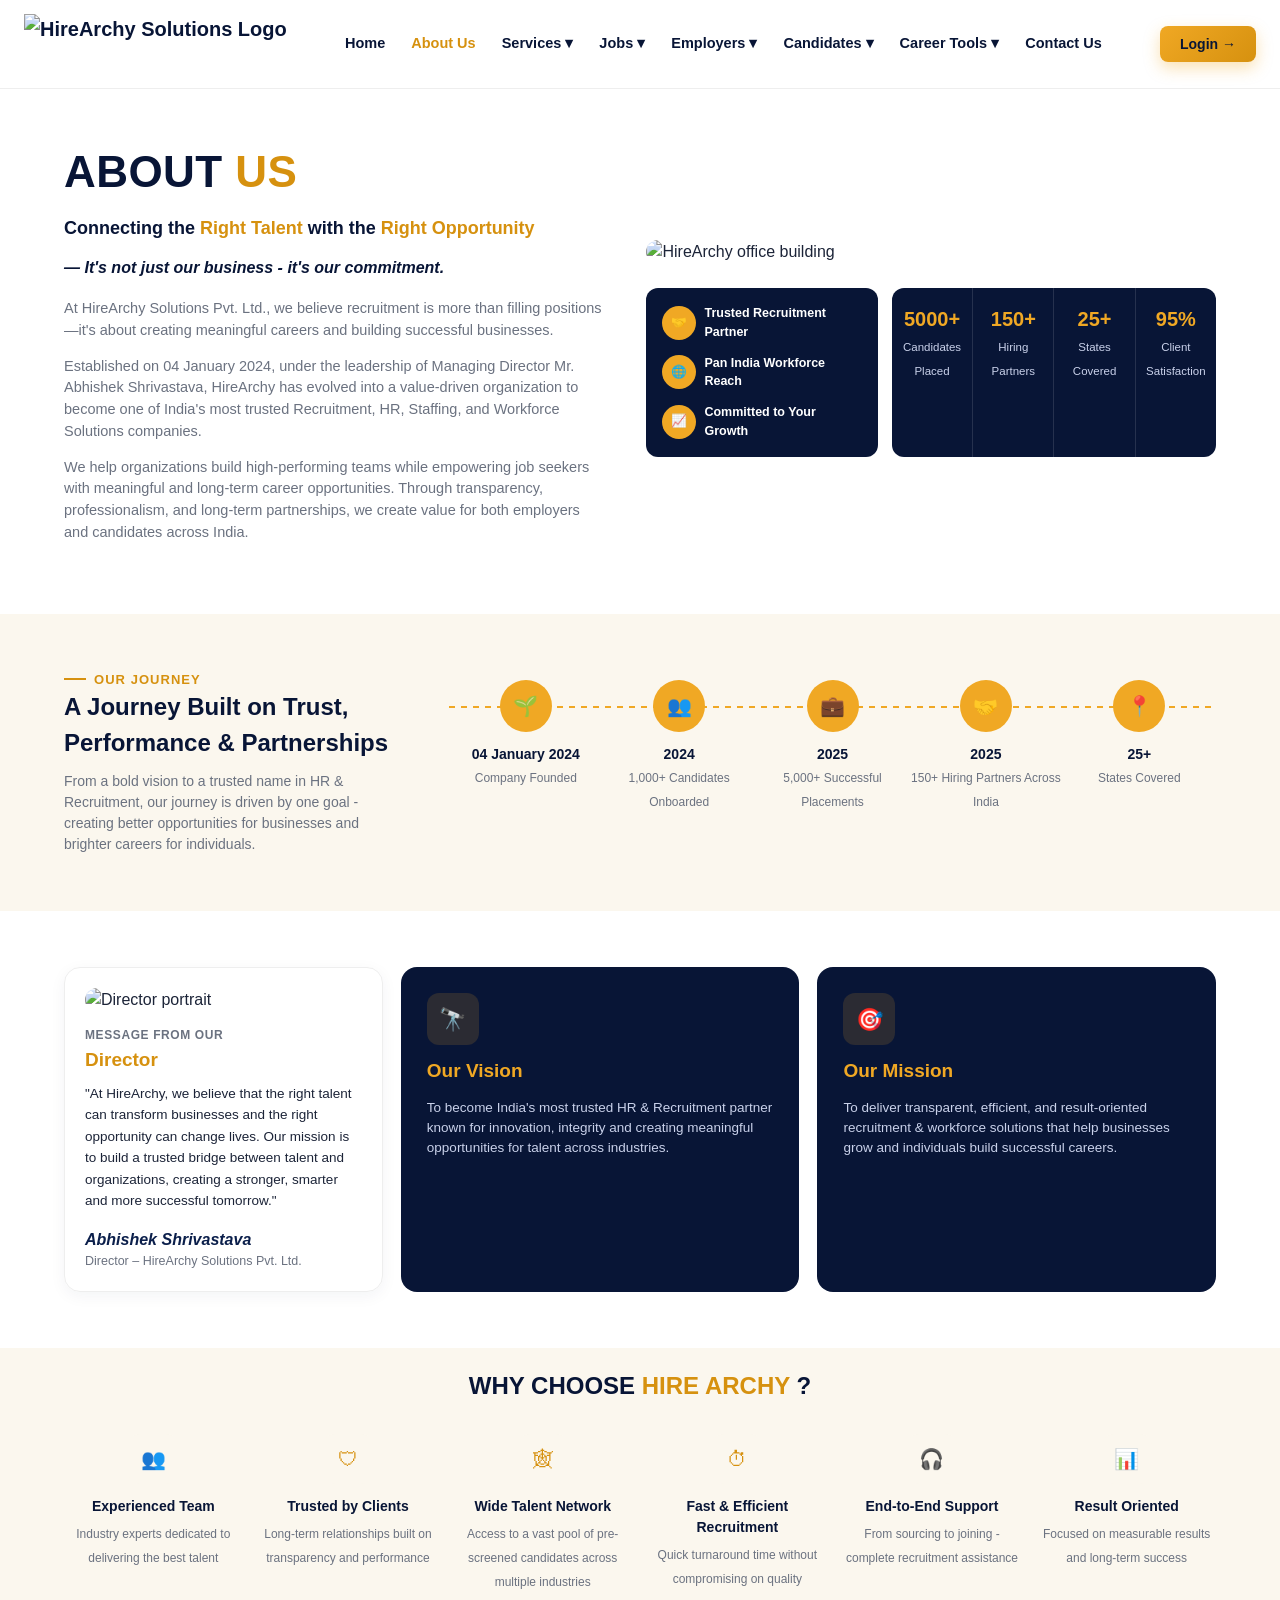
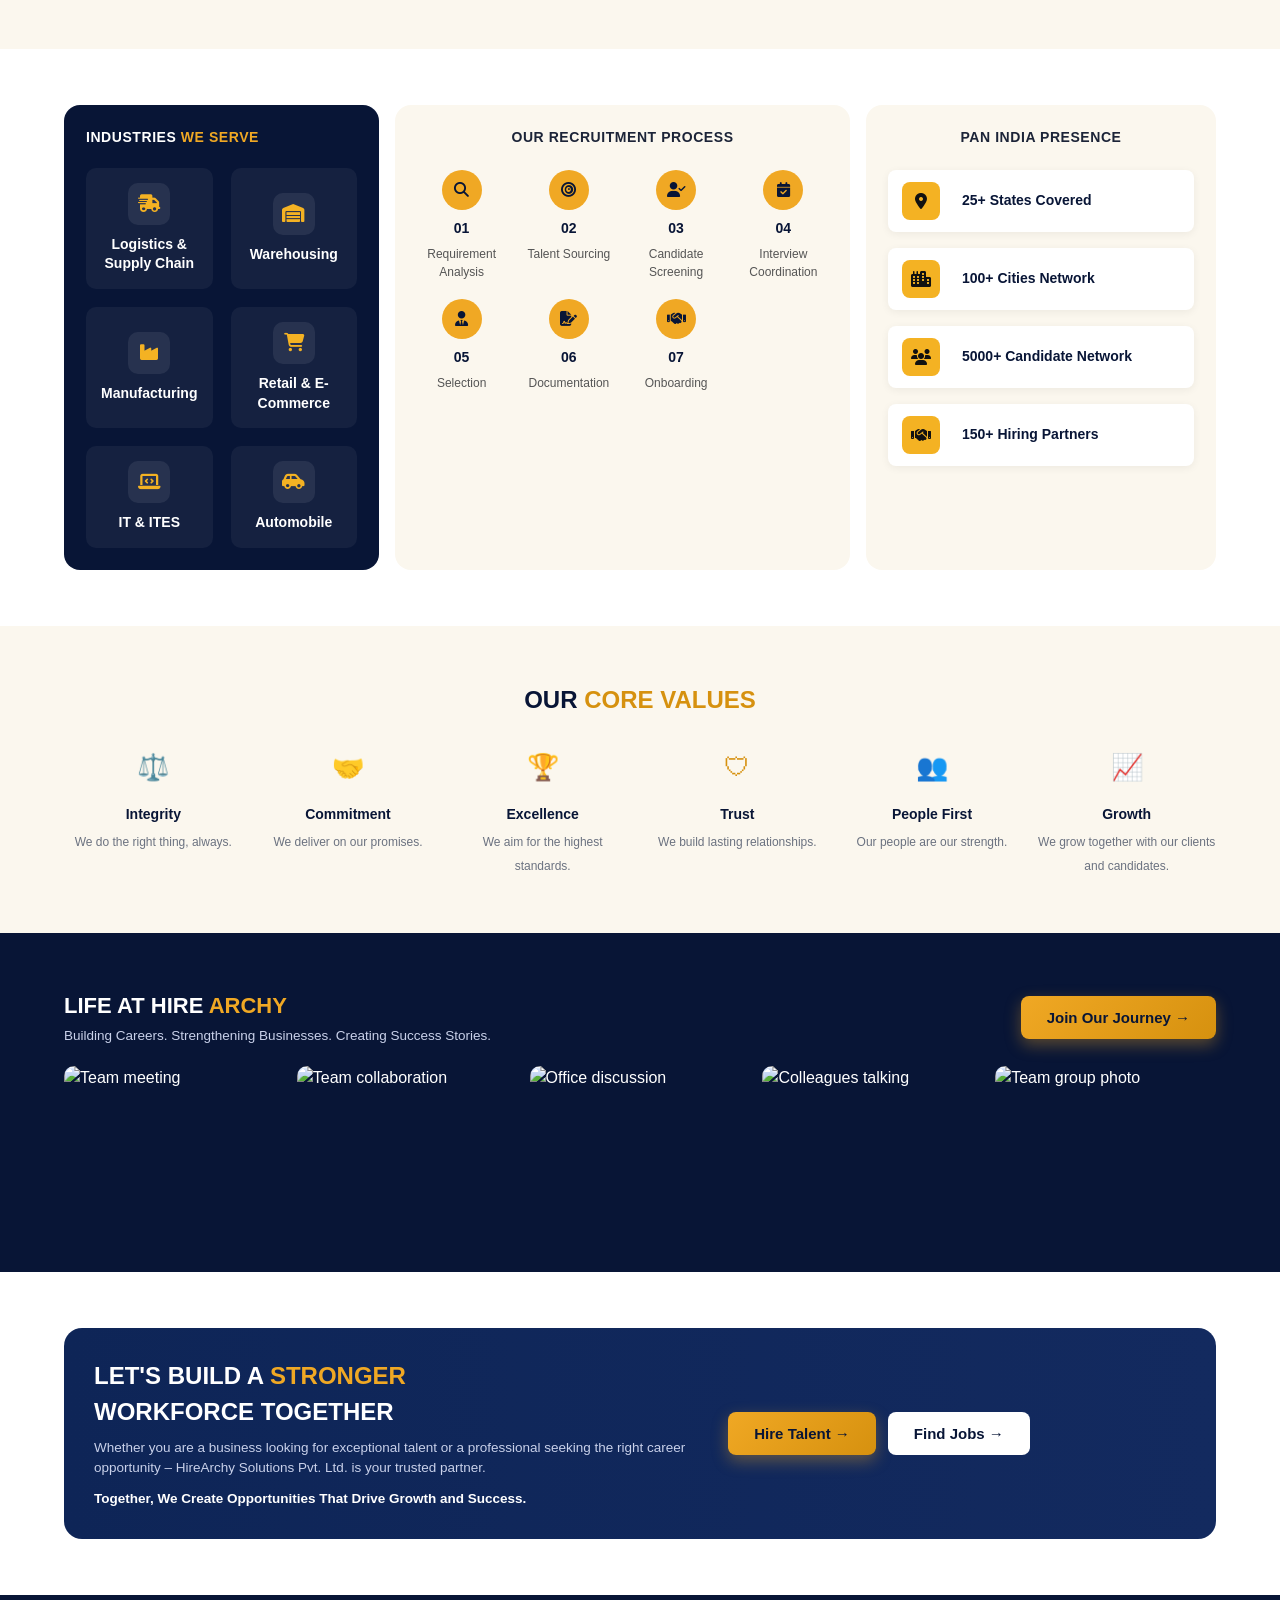
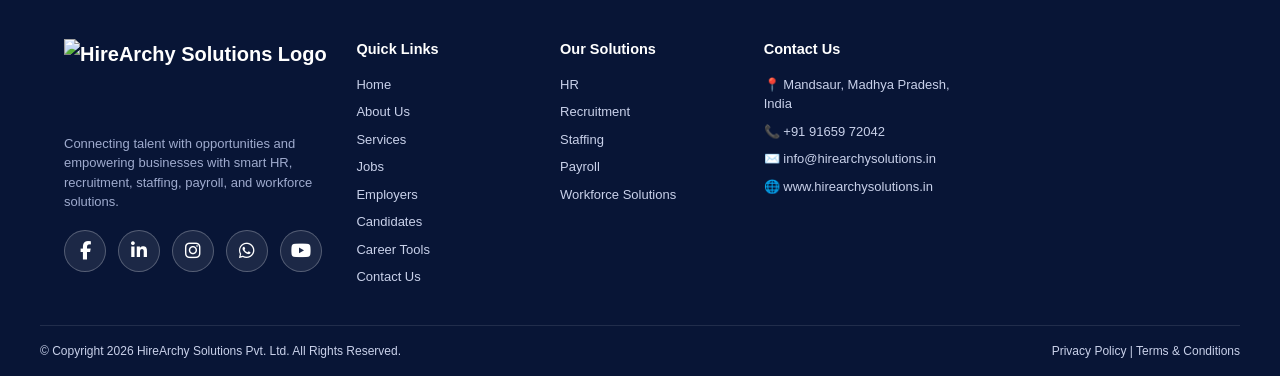
==== about.html @ 1012f0f0 "Add files via upload" ====
<!DOCTYPE html>
<html lang="en">
<head>
<meta charset="UTF-8">
<meta name="viewport" content="width=device-width, initial-scale=1.0">
<title>About Us | HireArchy Solutions Pvt. Ltd.</title>
<link rel="stylesheet" href="https://cdnjs.cloudflare.com/ajax/libs/font-awesome/6.7.2/css/all.min.css">
<link rel="stylesheet" href="https://cdnjs.cloudflare.com/ajax/libs/font-awesome/6.7.2/css/all.min.css">
<style>
  :root{
    --navy:#0b1f4b;
    --navy-dark:#081536;
    --gold:#f0a824;
    --gold-dark:#d6910f;
    --cream:#fbf7ee;
    --ink:#1c2438;
    --muted:#6b7280;
    --white:#ffffff;
    --radius:14px;
  }
  *{box-sizing:border-box;margin:0;padding:0;}
  body{font-family:'Segoe UI', Arial, sans-serif;color:var(--ink);background:var(--white);line-height:1.5;}
  img{max-width:100%;display:block;}
  a{text-decoration:none;color:inherit;}
  ul{list-style:none;}
  .wrap{max-width:1200px;margin:0 auto;padding:0 24px;}
  .btn{display:inline-flex;align-items:center;gap:8px;padding:13px 26px;border-radius:8px;font-weight:600;font-size:15px;border:none;cursor:pointer;transition:transform .15s ease;}
  .btn:hover{transform:translateY(-2px);}
  .btn-gold{background:linear-gradient(135deg,var(--gold),var(--gold-dark));color:var(--navy-dark);box-shadow:0 6px 16px rgba(240,168,36,.35);}
  .btn-outline{background:transparent;border:1.5px solid rgba(255,255,255,.6);color:#fff;}
  .btn-navy{background:var(--navy);color:#fff;}
  .btn-white{background:#fff;color:var(--navy-dark);}
  .eyebrow{color:var(--gold-dark);font-weight:700;letter-spacing:.08em;font-size:13px;text-transform:uppercase;display:flex;align-items:center;gap:8px;}
  .eyebrow::before{content:"";width:22px;height:2px;background:var(--gold-dark);display:inline-block;}
  h1,h2,h3{color:var(--navy-dark);}
  section{padding:56px 0;}

  /* Header */
  header{display:flex;align-items:center;justify-content:space-between;padding:14px 24px;border-bottom:1px solid #eee;position:sticky;top:0;background:#fff;z-index:50;}
  .logo{display:flex;align-items:center;gap:10px;font-weight:800;font-size:20px;color:var(--navy-dark);}
  .logo .mark{width:44px;height:44px;border-radius:10px;background:linear-gradient(135deg,var(--gold),var(--navy));display:flex;align-items:center;justify-content:center;color:#fff;font-size:18px;}
  .logo small{display:block;font-size:10px;font-weight:500;color:var(--muted);letter-spacing:.03em;}
  nav ul{display:flex;gap:26px;align-items:center;font-size:14.5px;font-weight:600;color:var(--navy-dark);}
  nav a.active{color:var(--gold-dark);}
  header .btn-gold{padding:10px 20px;font-size:14px;}

  /* HERO ABOUT */
  .about-hero{padding-top:50px;}
  .about-hero-grid{display:grid;grid-template-columns:1fr 1.05fr;gap:40px;align-items:center;}
  .about-hero h1{font-size:44px;font-weight:800;letter-spacing:.01em;}
  .about-hero h1 span{color:var(--gold-dark);}
  .about-hero .tagline{color:var(--navy-dark);font-style:italic;margin:14px 0 18px;font-weight:600;}
  .about-hero p{color:var(--muted);font-size:14.5px;margin-bottom:14px;}
  .about-hero-img{position:relative;border-radius:16px;overflow:hidden;}
  .badges-row{display:grid;grid-template-columns:1fr 1.4fr;gap:14px;margin-top:24px;}
  .badge-navy{background:var(--navy-dark);border-radius:12px;padding:16px;display:flex;gap:16px;color:#fff;}
  .badge-item{display:flex;gap:8px;align-items:center;font-size:12.5px;font-weight:600;}
  .badge-item .ic{width:34px;height:34px;border-radius:50%;background:var(--gold);color:var(--navy-dark);display:flex;align-items:center;justify-content:center;flex:none;}
  .stat-strip{background:var(--navy-dark);border-radius:12px;display:flex;color:#fff;}
  .stat-strip .stat{flex:1;text-align:center;padding:16px 8px;border-right:1px solid rgba(255,255,255,.12);}
  .stat-strip .stat:last-child{border-right:none;}
  .stat-strip strong{display:block;color:var(--gold);font-size:20px;}
  .stat-strip span{font-size:11.5px;color:#c9d1ea;}

  /* JOURNEY */
  .journey-grid{display:grid;grid-template-columns:.9fr 2fr;gap:40px;align-items:start;}
  .journey-grid p{color:var(--muted);font-size:14px;margin-top:10px;}
  .timeline{display:flex;justify-content:space-between;position:relative;margin-top:10px;}
  .timeline::before{content:"";position:absolute;top:26px;left:0;right:0;height:2px;background:repeating-linear-gradient(90deg,var(--gold) 0 6px,transparent 6px 12px);}
  .tl-item{text-align:center;flex:1;position:relative;z-index:1;}
  .tl-item .circle{width:52px;height:52px;border-radius:50%;background:var(--gold);color:var(--navy-dark);display:flex;align-items:center;justify-content:center;margin:0 auto 12px;font-size:20px;}
  .tl-item strong{display:block;font-size:14px;color:var(--navy-dark);}
  .tl-item span{font-size:12px;color:var(--muted);}

  /* Director + Vision Mission */
  .director-grid{display:grid;grid-template-columns:.8fr 1fr 1fr;gap:18px;}
  .director-card{border:1px solid #eee;border-radius:16px;padding:20px;box-shadow:0 4px 16px rgba(20,30,70,.05);}
  .director-card img{border-radius:12px;margin-bottom:14px;}
  .director-card h4{font-size:12px;letter-spacing:.05em;text-transform:uppercase;color:var(--muted);margin-bottom:2px;}
  .director-card h3{font-size:19px;margin-bottom:8px;}
  .director-card .quote{font-size:13.5px;color:var(--ink);margin-bottom:16px;line-height:1.6;}
  .director-card .sig{font-style:italic;color:var(--navy);font-weight:700;}
  .director-card .role{font-size:12.5px;color:var(--muted);}
  .vm-card{border-radius:16px;padding:26px;color:#fff;background:var(--navy-dark);display:flex;flex-direction:column;gap:12px;}
  .vm-card .ic{width:52px;height:52px;border-radius:12px;background:rgba(240,168,36,.15);color:var(--gold);display:flex;align-items:center;justify-content:center;font-size:22px;}
  .vm-card h3{color:var(--gold);font-size:19px;}
  .vm-card p{font-size:13.5px;color:#c9d1ea;}

  /* Why choose */
  .why-grid{display:grid;grid-template-columns:repeat(6,1fr);gap:16px;margin-top:30px;text-align:center;}
  .why-item .ic{width:50px;height:50px;border-radius:12px;background:var(--cream);color:var(--gold-dark);display:flex;align-items:center;justify-content:center;margin:0 auto 12px;font-size:20px;}
  .why-item strong{display:block;font-size:14px;color:var(--navy-dark);margin-bottom:4px;}
  .why-item span{font-size:12px;color:var(--muted);}
  .center-head{text-align:center;margin-bottom:6px;}
  .center-head h2{font-size:24px;}
  .center-head h2 span{color:var(--gold-dark);}

  /* Industries / Process / Pan India */
  .triple-grid{display:grid;grid-template-columns:.9fr 1.3fr 1fr;gap:16px;}
  .panel{border-radius:16px;padding:22px;}
  .panel.navy{background:var(--navy-dark);color:#fff;}
  .panel.light{background:var(--cream);}
  .panel h4{font-size:14px;text-transform:uppercase;letter-spacing:.04em;margin-bottom:16px;}
  .panel.navy h4 span{color:var(--gold);}
  .panel.light h4{text-align:center;}
  .ind-grid{display:grid;grid-template-columns:1fr 1fr;gap:12px;}
  .ind-item{text-align:center;font-size:11.5px;font-weight:600;}
  .ind-item .ic{width:38px;height:38px;border-radius:10px;background:rgba(255,255,255,.08);color:var(--gold);display:flex;align-items:center;justify-content:center;margin:0 auto 8px;font-size:16px;}
  .proc-row{display:flex;justify-content:space-between;gap:6px;text-align:center;}
  .proc-item{flex:1;}
  .proc-item .circle{width:40px;height:40px;border-radius:50%;background:var(--gold);color:var(--navy-dark);display:flex;align-items:center;justify-content:center;margin:0 auto 8px;font-size:15px;}
  .proc-item strong{display:block;font-size:11px;color:var(--navy-dark);}
  .proc-item span{font-size:10px;color:var(--muted);}
  .india-stats{margin-top:14px;display:flex;flex-direction:column;gap:10px;}
  .india-stats .row{display:flex;align-items:center;gap:10px;font-size:12.5px;color:var(--navy-dark);font-weight:600;}
  .india-stats .row .ic{color:var(--gold-dark);}

  /* Core values */
  .values-grid{display:grid;grid-template-columns:repeat(6,1fr);gap:16px;margin-top:30px;text-align:center;}
  .values-grid .ic{width:44px;height:44px;margin:0 auto 12px;color:var(--gold-dark);font-size:26px;}
  .values-grid strong{display:block;font-size:14px;color:var(--navy-dark);margin-bottom:4px;}
  .values-grid span{font-size:12px;color:var(--muted);}

  /* Life at HireArchy */
  .life-section{background:var(--navy-dark);color:#fff;}
  .life-head{display:flex;justify-content:space-between;align-items:center;margin-bottom:20px;}
  .life-head h2{color:#fff;font-size:22px;}
  .life-head h2 span{color:var(--gold);}
  .life-head p{color:#c9d1ea;font-size:13.5px;margin-top:4px;}
  .gallery{display:grid;grid-template-columns:repeat(5,1fr);gap:12px;}
  .gallery img{border-radius:10px;height:150px;object-fit:cover;}

  /* Final CTA */
  .final-cta{background:var(--navy-dark);border-radius:0;color:#fff;}
  .final-grid{display:grid;grid-template-columns:1.2fr .9fr;gap:24px;align-items:center;background:linear-gradient(90deg,#0e2557,#132a5f);border-radius:18px;padding:30px;}
  .final-grid h2{color:#fff;font-size:24px;}
  .final-grid h2 span{color:var(--gold);}
  .final-grid p{color:#c9d1ea;font-size:13.5px;margin-top:8px;}
  .final-actions{display:flex;gap:12px;flex-wrap:wrap;}

  /* Footer */
  footer{background:var(--navy-dark);color:#c9d1ea;padding-top:44px;}
  .footer-grid{display:grid;grid-template-columns:1.5fr 1fr 1fr 1.2fr 1.2fr;gap:26px;padding-bottom:30px;border-bottom:1px solid rgba(255,255,255,.1);}
  .footer-grid h5{color:#fff;font-size:14.5px;margin-bottom:14px;}
  .footer-grid li{margin-bottom:8px;font-size:13px;}
  .footer-grid .logo{color:#fff;margin-bottom:10px;}
  .socials{display:flex;gap:10px;margin-top:14px;}
  .socials a{width:32px;height:32px;border-radius:50%;border:1px solid rgba(255,255,255,.25);display:flex;align-items:center;justify-content:center;font-size:12px;}
  .subscribe{display:flex;margin-top:8px;}
  .subscribe input{flex:1;padding:10px 12px;border:none;border-radius:6px 0 0 6px;font-size:13px;}
  .subscribe button{background:var(--gold);border:none;padding:0 14px;border-radius:0 6px 6px 0;color:var(--navy-dark);font-weight:700;cursor:pointer;}
  .bottom-bar{display:flex;justify-content:space-between;padding:16px 0;font-size:12px;flex-wrap:wrap;gap:10px;}

  @media(max-width:1000px){
    .about-hero-grid,.journey-grid,.triple-grid,.final-grid{grid-template-columns:1fr;}
    .director-grid,.why-grid,.values-grid{grid-template-columns:repeat(2,1fr);}
    .footer-grid{grid-template-columns:1fr 1fr;}
    .gallery{grid-template-columns:repeat(2,1fr);}
    nav{display:none;}
    .timeline::before{display:none;}
    .timeline{flex-direction:column;gap:16px;}
  }
</style>
</head>
<body>

<!-- HEADER -->
<style>
  .logo-img{
    height:60px;
    width:auto;
    display:block;
}
 </style>
<header>
  <div class="logo">
   
    <div>
  <img src="logo.jpeg" alt="HireArchy Solutions Logo" class="logo-img">
</div>
  </div>
  <nav>
    <ul>
      <li><a href="index.html">Home</a></li>
      <li><a class="active" href="about.html">About Us</a></li>
      <li>Services ▾</li><li>Jobs ▾</li>
      <li>Employers ▾</li><li>Candidates ▾</li><li>Career Tools ▾</li><li>Contact Us</li>
    </ul>
  </nav>
  <button class="btn btn-gold">Login →</button>
</header>

<!-- ABOUT HERO -->
<section class="about-hero">
  <div class="wrap about-hero-grid">
    <div>
      <h1>ABOUT <span>US</span></h1>
      <h3 style="font-size:18px;margin-top:10px;">Connecting the <span style="color:var(--gold-dark)">Right Talent</span> with the <span style="color:var(--gold-dark)">Right Opportunity</span></h3>
      <div class="tagline">— It's not just our business - it's our commitment.</div>
      <p>At HireArchy Solutions Pvt. Ltd., we believe recruitment is more than filling positions—it's about creating meaningful careers and building successful businesses.</p>
      <p>Established on 04 January 2024, under the leadership of Managing Director Mr. Abhishek Shrivastava, HireArchy has evolved into a value-driven organization to become one of India's most trusted Recruitment, HR, Staffing, and Workforce Solutions companies.</p>
      <p>We help organizations build high-performing teams while empowering job seekers with meaningful and long-term career opportunities. Through transparency, professionalism, and long-term partnerships, we create value for both employers and candidates across India.</p>
    </div>
    <div>
      <div class="about-hero-img">
        <img src="https://images.unsplash.com/photo-1486406146926-c627a92ad1ab?auto=format&fit=crop&w=900&q=80" alt="HireArchy office building">
      </div>
      <div class="badges-row">
        <div class="badge-navy" style="flex-direction:column;align-items:flex-start;gap:12px;">
          <div class="badge-item"><div class="ic">🤝</div>Trusted Recruitment Partner</div>
          <div class="badge-item"><div class="ic">🌐</div>Pan India Workforce Reach</div>
          <div class="badge-item"><div class="ic">📈</div>Committed to Your Growth</div>
        </div>
        <div class="stat-strip">
          <div class="stat"><strong>5000+</strong><span>Candidates Placed</span></div>
          <div class="stat"><strong>150+</strong><span>Hiring Partners</span></div>
          <div class="stat"><strong>25+</strong><span>States Covered</span></div>
          <div class="stat"><strong>95%</strong><span>Client Satisfaction</span></div>
        </div>
      </div>
    </div>
  </div>
</section>

<!-- OUR JOURNEY -->
<section style="background:var(--cream);">
  <div class="wrap journey-grid">
    <div>
      <div class="eyebrow">Our Journey</div>
      <h2 style="font-size:24px;">A Journey Built on Trust, Performance &amp; Partnerships</h2>
      <p>From a bold vision to a trusted name in HR &amp; Recruitment, our journey is driven by one goal - creating better opportunities for businesses and brighter careers for individuals.</p>
    </div>
    <div>
      <div class="timeline">
        <div class="tl-item"><div class="circle">🌱</div><strong>04 January 2024</strong><span>Company Founded</span></div>
        <div class="tl-item"><div class="circle">👥</div><strong>2024</strong><span>1,000+ Candidates Onboarded</span></div>
        <div class="tl-item"><div class="circle">💼</div><strong>2025</strong><span>5,000+ Successful Placements</span></div>
        <div class="tl-item"><div class="circle">🤝</div><strong>2025</strong><span>150+ Hiring Partners Across India</span></div>
        <div class="tl-item"><div class="circle">📍</div><strong>25+</strong><span>States Covered</span></div>
      </div>
    </div>
  </div>
</section>

<!-- DIRECTOR + VISION/MISSION -->
<section>
  <div class="wrap director-grid">
    <div class="director-card">
      <img src="https://images.unsplash.com/photo-1560250097-0b93528c311a?auto=format&fit=crop&w=400&q=80" alt="Director portrait">
      <h4>Message From Our</h4>
      <h3 style="color:var(--gold-dark);">Director</h3>
      <p class="quote">"At HireArchy, we believe that the right talent can transform businesses and the right opportunity can change lives. Our mission is to build a trusted bridge between talent and organizations, creating a stronger, smarter and more successful tomorrow."</p>
      <div class="sig">Abhishek Shrivastava</div>
      <div class="role">Director – HireArchy Solutions Pvt. Ltd.</div>
    </div>
    <div class="vm-card">
      <div class="ic">🔭</div>
      <h3>Our Vision</h3>
      <p>To become India's most trusted HR &amp; Recruitment partner known for innovation, integrity and creating meaningful opportunities for talent across industries.</p>
    </div>
    <div class="vm-card">
      <div class="ic">🎯</div>
      <h3>Our Mission</h3>
      <p>To deliver transparent, efficient, and result-oriented recruitment &amp; workforce solutions that help businesses grow and individuals build successful careers.</p>
    </div>
  </div>
</section>

<!-- WHY CHOOSE -->
<section style="background:var(--cream);padding-top:20px;">
  <div class="wrap">
    <div class="center-head"><h2>WHY CHOOSE <span>HIRE ARCHY</span> ?</h2></div>
    <div class="why-grid">
      <div class="why-item"><div class="ic">👥</div><strong>Experienced Team</strong><span>Industry experts dedicated to delivering the best talent</span></div>
      <div class="why-item"><div class="ic">🛡</div><strong>Trusted by Clients</strong><span>Long-term relationships built on transparency and performance</span></div>
      <div class="why-item"><div class="ic">🕸</div><strong>Wide Talent Network</strong><span>Access to a vast pool of pre-screened candidates across multiple industries</span></div>
      <div class="why-item"><div class="ic">⏱</div><strong>Fast &amp; Efficient Recruitment</strong><span>Quick turnaround time without compromising on quality</span></div>
      <div class="why-item"><div class="ic">🎧</div><strong>End-to-End Support</strong><span>From sourcing to joining - complete recruitment assistance</span></div>
      <div class="why-item"><div class="ic">📊</div><strong>Result Oriented</strong><span>Focused on measurable results and long-term success</span></div>
    </div>
  </div>
</section>

<!-- INDUSTRIES / PROCESS / PAN INDIA -->
<section>
  <div class="wrap triple-grid">

    <!-- Industries -->
    <div class="panel navy">
      <h4>INDUSTRIES <span>WE SERVE</span></h4>

      <div class="ind-grid">

        <div class="ind-item">
          <div class="ic"><i class="fas fa-truck-fast"></i></div>
          Logistics & Supply Chain
        </div>

        <div class="ind-item">
          <div class="ic"><i class="fas fa-warehouse"></i></div>
          Warehousing
        </div>

        <div class="ind-item">
          <div class="ic"><i class="fas fa-industry"></i></div>
          Manufacturing
        </div>

        <div class="ind-item">
          <div class="ic"><i class="fas fa-cart-shopping"></i></div>
          Retail & E-Commerce
        </div>

        <div class="ind-item">
          <div class="ic"><i class="fas fa-laptop-code"></i></div>
          IT & ITES
        </div>

        <div class="ind-item">
          <div class="ic"><i class="fas fa-car-side"></i></div>
          Automobile
        </div>

       

      </div>
    </div>

    <!-- Recruitment -->
    <div class="panel light">
      <h4>OUR RECRUITMENT PROCESS</h4>

      <div class="proc-row">

        <div class="proc-item">
          <div class="circle"><i class="fas fa-search"></i></div>
          <strong>01</strong>
          <span>Requirement Analysis</span>
        </div>

        <div class="proc-item">
          <div class="circle"><i class="fas fa-bullseye"></i></div>
          <strong>02</strong>
          <span>Talent Sourcing</span>
        </div>

        <div class="proc-item">
          <div class="circle"><i class="fas fa-user-check"></i></div>
          <strong>03</strong>
          <span>Candidate Screening</span>
        </div>

        <div class="proc-item">
          <div class="circle"><i class="fas fa-calendar-check"></i></div>
          <strong>04</strong>
          <span>Interview Coordination</span>
        </div>

        <div class="proc-item">
          <div class="circle"><i class="fas fa-user-tie"></i></div>
          <strong>05</strong>
          <span>Selection</span>
        </div>

        <div class="proc-item">
          <div class="circle"><i class="fas fa-file-signature"></i></div>
          <strong>06</strong>
          <span>Documentation</span>
        </div>

        <div class="proc-item">
          <div class="circle"><i class="fas fa-handshake"></i></div>
          <strong>07</strong>
          <span>Onboarding</span>
        </div>

      </div>
    </div>

    <!-- PAN India -->
    <div class="panel light">
      <h4>PAN INDIA PRESENCE</h4>

      <div class="india-stats">

        <div class="row">
          <span class="ic"><i class="fas fa-location-dot"></i></span>
          25+ States Covered
        </div>

        <div class="row">
          <span class="ic"><i class="fas fa-city"></i></span>
          100+ Cities Network
        </div>

        <div class="row">
          <span class="ic"><i class="fas fa-users"></i></span>
          5000+ Candidate Network
        </div>

        <div class="row">
          <span class="ic"><i class="fas fa-handshake"></i></span>
          150+ Hiring Partners
        </div>

      </div>
    </div>

  </div>
  <style>
    .ind-grid{
display:grid;
grid-template-columns:repeat(2,1fr);
gap:18px;
margin-top:20px;
}

.ind-item{
display:flex;
flex-direction:column;
align-items:center;
justify-content:center;
text-align:center;
padding:15px 10px;
border-radius:10px;
background:rgba(255,255,255,.05);
font-size:14px;
font-weight:600;
line-height:1.4;
}

.ind-item .ic{
width:42px;
height:42px;
border-radius:10px;
background:rgba(255,255,255,.08);
display:flex;
align-items:center;
justify-content:center;
font-size:18px;
color:#F4B223;
margin-bottom:10px;
}

.proc-row{
display:grid;
grid-template-columns:repeat(4,1fr);
gap:18px;
margin-top:22px;
}

.proc-item{
display:flex;
flex-direction:column;
align-items:center;
text-align:center;
}

.circle{
width:46px;
height:46px;
border-radius:50%;
background:#F4B223;
color:#111;
display:flex;
align-items:center;
justify-content:center;
font-size:18px;
margin-bottom:8px;
}

.proc-item strong{
font-size:14px;
margin-bottom:6px;
}

.proc-item span{
font-size:12px;
line-height:1.5;
color:#555;
}

.india-stats{
display:flex;
flex-direction:column;
gap:16px;
margin-top:22px;
}

.india-stats .row{
display:flex;
align-items:center;
padding:12px 14px;
border-radius:8px;
background:#fff;
box-shadow:0 2px 8px rgba(0,0,0,.06);
font-size:14px;
font-weight:600;
}

.india-stats .row .ic{
width:38px;
height:38px;
background:#F4B223;
border-radius:8px;
display:flex;
align-items:center;
justify-content:center;
margin-right:12px;
color:#111;
font-size:16px;
flex-shrink:0;
}

@media(max-width:991px){

.proc-row{
grid-template-columns:repeat(2,1fr);
}

}

@media(max-width:576px){

.ind-grid{
grid-template-columns:1fr;
}

.proc-row{
grid-template-columns:1fr;
}

}
  </style>
</section>

<!-- CORE VALUES -->
<section style="background:var(--cream);">
  <div class="wrap">
    <div class="center-head"><h2>OUR <span>CORE VALUES</span></h2></div>
    <div class="values-grid">
      <div><div class="ic">⚖️</div><strong>Integrity</strong><span>We do the right thing, always.</span></div>
      <div><div class="ic">🤝</div><strong>Commitment</strong><span>We deliver on our promises.</span></div>
      <div><div class="ic">🏆</div><strong>Excellence</strong><span>We aim for the highest standards.</span></div>
      <div><div class="ic">🛡</div><strong>Trust</strong><span>We build lasting relationships.</span></div>
      <div><div class="ic">👥</div><strong>People First</strong><span>Our people are our strength.</span></div>
      <div><div class="ic">📈</div><strong>Growth</strong><span>We grow together with our clients and candidates.</span></div>
    </div>
  </div>
</section>

<!-- LIFE AT HIREARCHY -->
<section class="life-section">
  <div class="wrap">
    <div class="life-head">
      <div>
        <h2>LIFE AT HIRE <span>ARCHY</span></h2>
        <p>Building Careers. Strengthening Businesses. Creating Success Stories.</p>
      </div>
      <button class="btn btn-gold">Join Our Journey →</button>
    </div>
    <div class="gallery">
      <img src="https://images.unsplash.com/photo-1497366811353-6870744d04b2?auto=format&fit=crop&w=300&q=80" alt="Team meeting">
      <img src="https://images.unsplash.com/photo-1521737711867-e3b97375f902?auto=format&fit=crop&w=300&q=80" alt="Team collaboration">
      <img src="https://images.unsplash.com/photo-1556761175-5973dc0f32e7?auto=format&fit=crop&w=300&q=80" alt="Office discussion">
      <img src="https://images.unsplash.com/photo-1600880292203-757bb62b4baf?auto=format&fit=crop&w=300&q=80" alt="Colleagues talking">
      <img src="https://images.unsplash.com/photo-1522071820081-009f0129c71c?auto=format&fit=crop&w=300&q=80" alt="Team group photo">
    </div>
  </div>
</section>

<!-- FINAL CTA -->
<section>
  <div class="wrap">
    <div class="final-grid">
      <div>
        <h2>LET'S BUILD A <span>STRONGER</span><br>WORKFORCE TOGETHER</h2>
        <p>Whether you are a business looking for exceptional talent or a professional seeking the right career opportunity – HireArchy Solutions Pvt. Ltd. is your trusted partner.</p>
        <p style="margin-top:10px;font-weight:700;color:#fff;">Together, We Create Opportunities That Drive Growth and Success.</p>
      </div>
      <div class="final-actions">
        <button class="btn btn-gold">Hire Talent →</button>
        <button class="btn btn-white">Find Jobs →</button>
      
      </div>
    </div>
  </div>
</section>

<!-- FOOTER -->
<footer>
  <div class="wrap footer-grid">
    <div>
      <div class="logo">
        <img src="logo.jpeg" alt="HireArchy Solutions Logo" class="footer-logo">
      </div>

      <p style="font-size:13px;color:#9fabce;">
        Connecting talent with opportunities and empowering businesses with smart HR, recruitment, staffing, payroll, and workforce solutions.
      </p>

      <div class="socials">
        <a href="https://www.facebook.com/" target="_blank">
          <i class="fab fa-facebook-f"></i>
        </a>

        <a href="https://www.linkedin.com/" target="_blank">
          <i class="fab fa-linkedin-in"></i>
        </a>

        <a href="https://www.instagram.com/" target="_blank">
          <i class="fab fa-instagram"></i>
        </a>

        <a href="https://wa.me/919165972042" target="_blank">
          <i class="fab fa-whatsapp"></i>
        </a>

        <a href="https://www.youtube.com/" target="_blank">
          <i class="fab fa-youtube"></i>
        </a>
      </div>
    </div>

    <div>
      <h5>Quick Links</h5>
      <ul>
        <li>Home</li>
        <li>About Us</li>
        <li>Services</li>
        <li>Jobs</li>
        <li>Employers</li>
        <li>Candidates</li>
        <li>Career Tools</li>
        <li>Contact Us</li>
      </ul>
    </div>

    <div>
      <h5>Our Solutions</h5>
      <ul>
        <li>HR</li>
        <li>Recruitment</li>
        <li>Staffing</li>
        <li>Payroll</li>
        <li>Workforce Solutions</li>
      </ul>
    </div>

    <div>
      <h5>Contact Us</h5>
      <ul>
        <li>📍 Mandsaur, Madhya Pradesh, India</li>
        <li>📞 +91 91659 72042</li>
        <li>✉️ info@hirearchysolutions.in</li>
        <li>🌐 www.hirearchysolutions.in</li>
      </ul>
    </div>
  </div>

  <div class="wrap bottom-bar">
    <span>© Copyright 2026 HireArchy Solutions Pvt. Ltd. All Rights Reserved.</span>
    <span>Privacy Policy | Terms &amp; Conditions</span>
  </div>
  <style>
    .footer-logo{
    height:70px;
    width:auto;
    margin-bottom:15px;
}

.socials{
    display:flex;
    gap:12px;
    margin-top:18px;
}

.socials a{
    width:42px;
    height:42px;
    display:flex;
    align-items:center;
    justify-content:center;
    border-radius:50%;
    background:#ffffff15;
    color:#fff;
    text-decoration:none;
    font-size:18px;
    transition:.3s;
}

.socials a:hover{
    background:#caa052;
    color:#fff;
}
  </style>
</footer>
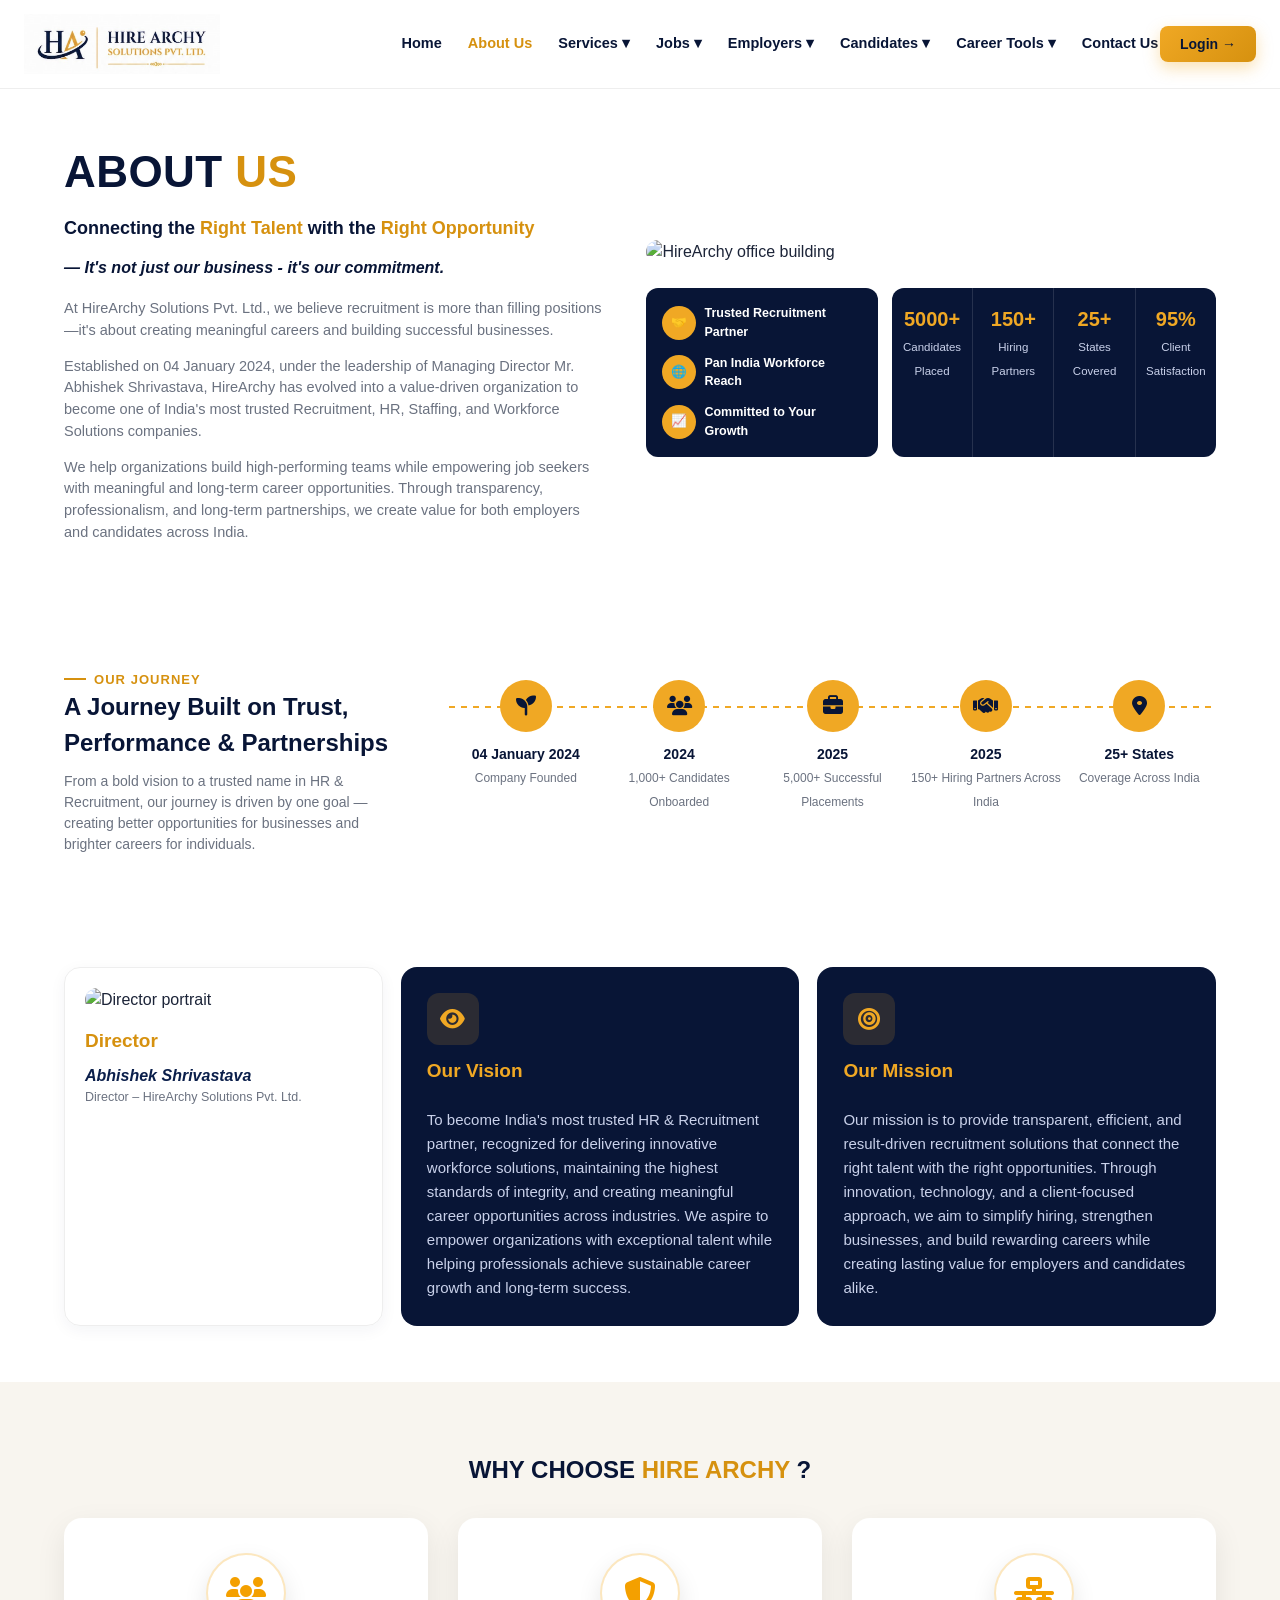
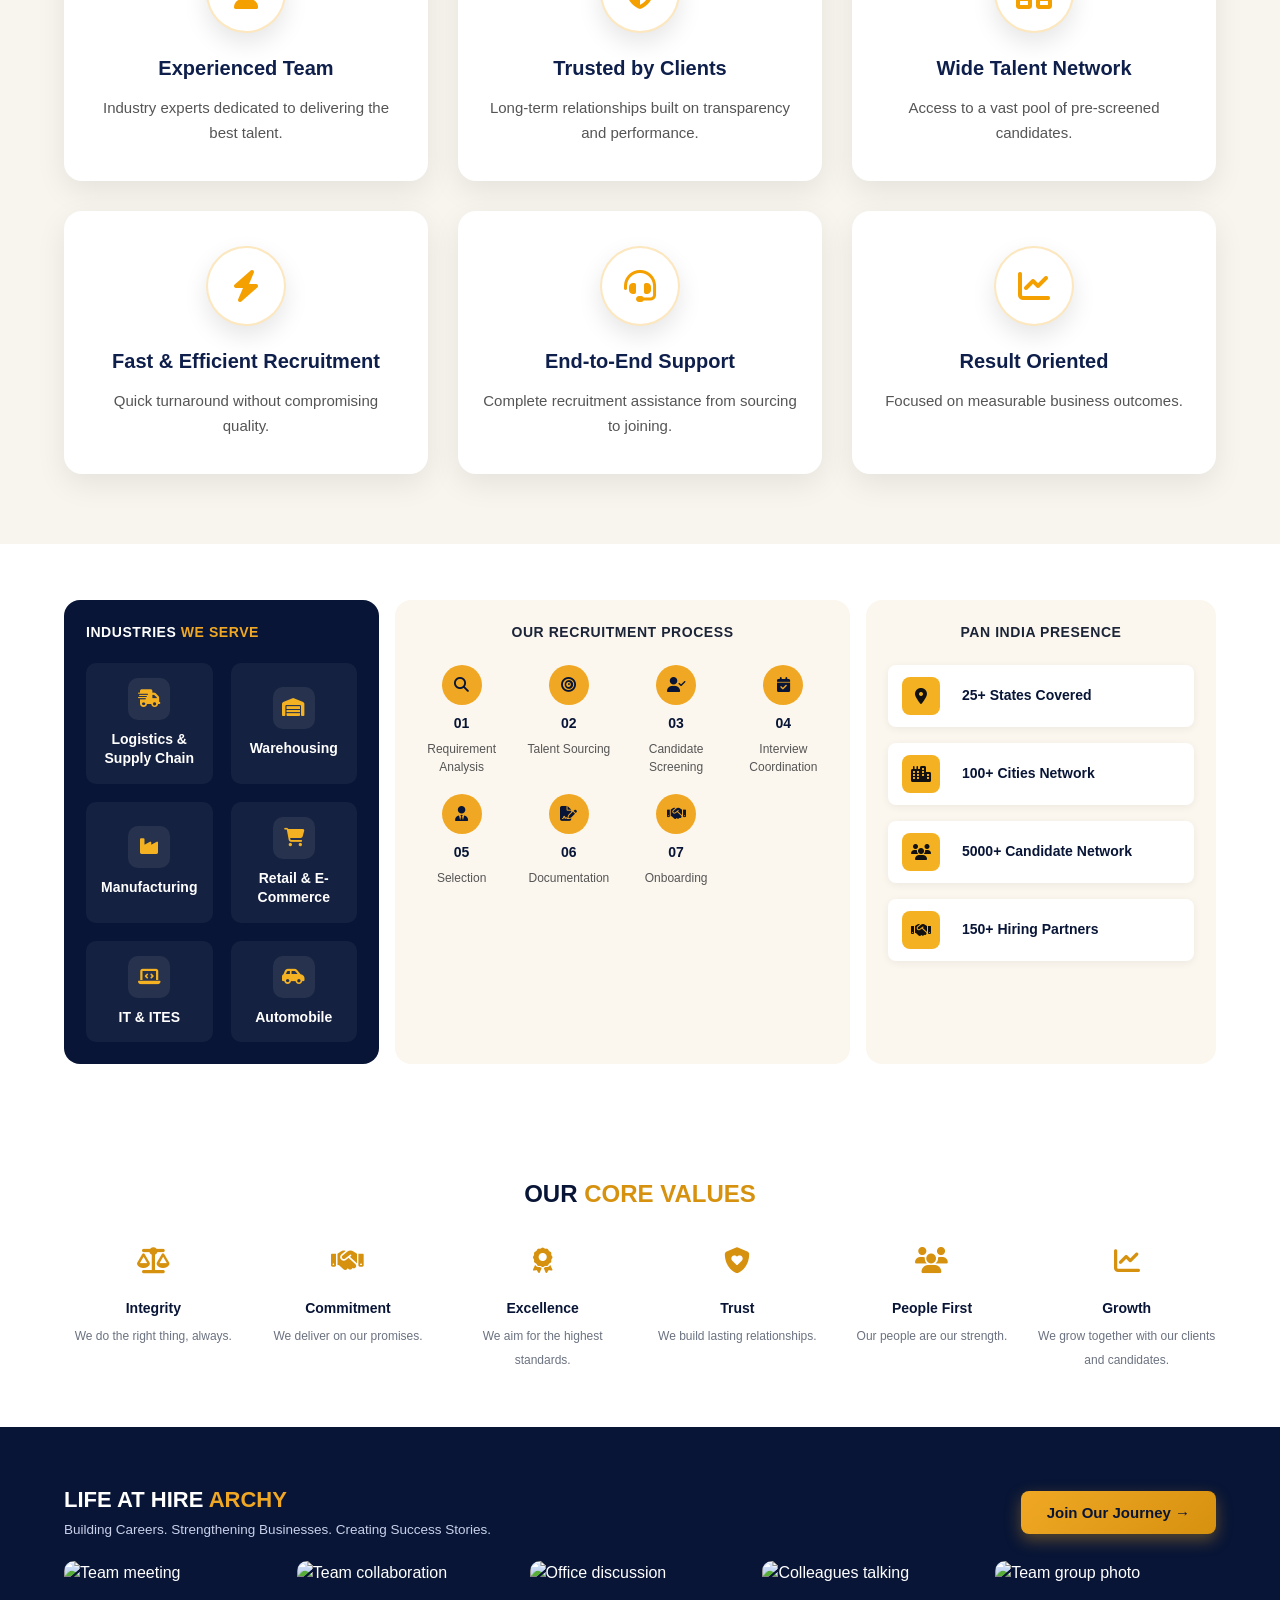
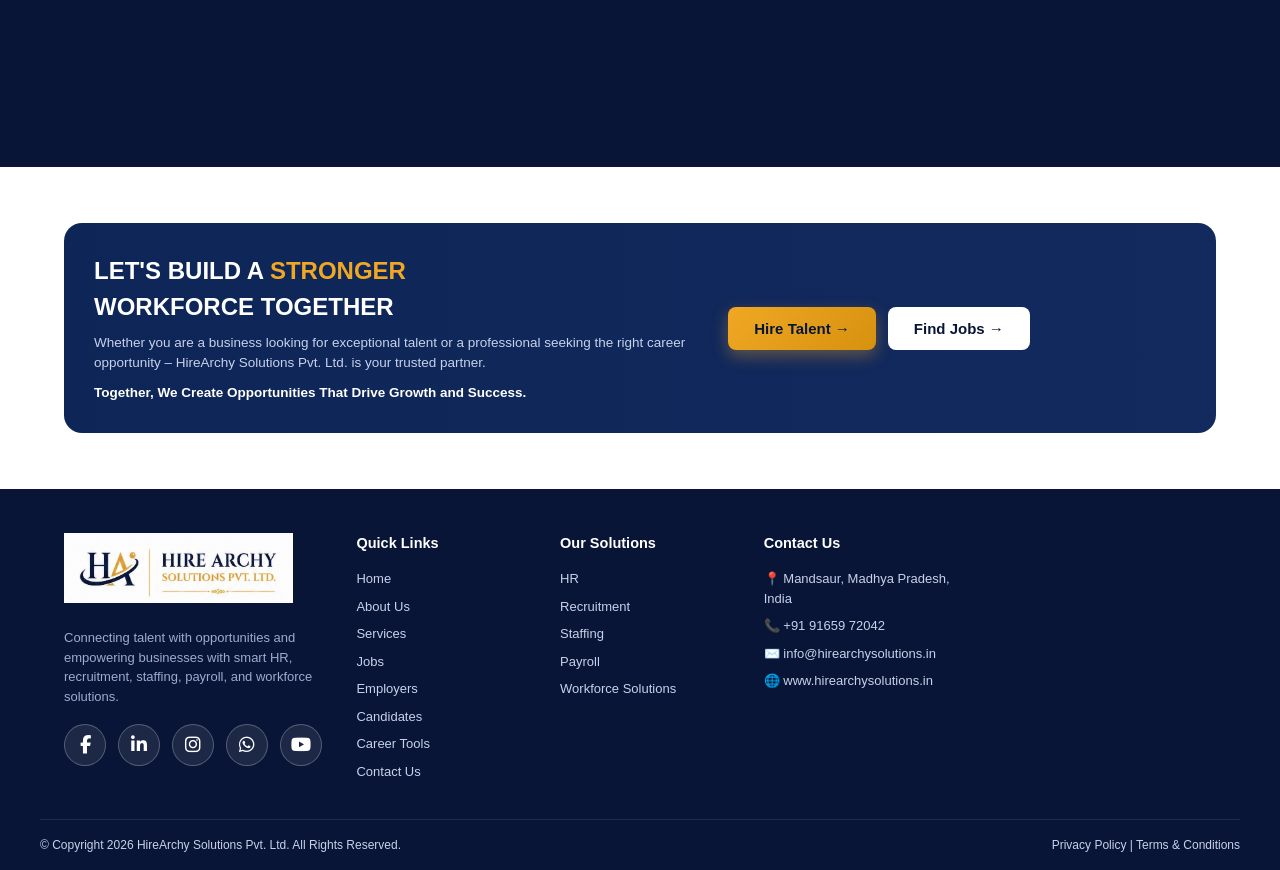
==== commit 3da7fb5e: "Add files via upload" ====
--- a/about.html
+++ b/about.html
@@ -4,6 +4,7 @@
 <meta charset="UTF-8">
 <meta name="viewport" content="width=device-width, initial-scale=1.0">
 <title>About Us | HireArchy Solutions Pvt. Ltd.</title>
+<link rel="stylesheet" href="https://cdnjs.cloudflare.com/ajax/libs/font-awesome/6.7.2/css/all.min.css">
 <link rel="stylesheet" href="https://cdnjs.cloudflare.com/ajax/libs/font-awesome/6.7.2/css/all.min.css">
 <link rel="stylesheet" href="https://cdnjs.cloudflare.com/ajax/libs/font-awesome/6.7.2/css/all.min.css">
 <style>
@@ -166,6 +167,9 @@
 
 <!-- HEADER -->
 <style>
+  nav{
+    margin-left: 180px;
+}
   .logo-img{
     height:60px;
     width:auto;
@@ -223,63 +227,433 @@
 </section>
 
 <!-- OUR JOURNEY -->
-<section style="background:var(--cream);">
-  <div class="wrap journey-grid">
-    <div>
-      <div class="eyebrow">Our Journey</div>
-      <h2 style="font-size:24px;">A Journey Built on Trust, Performance &amp; Partnerships</h2>
-      <p>From a bold vision to a trusted name in HR &amp; Recruitment, our journey is driven by one goal - creating better opportunities for businesses and brighter careers for individuals.</p>
-    </div>
-    <div>
-      <div class="timeline">
-        <div class="tl-item"><div class="circle">🌱</div><strong>04 January 2024</strong><span>Company Founded</span></div>
-        <div class="tl-item"><div class="circle">👥</div><strong>2024</strong><span>1,000+ Candidates Onboarded</span></div>
-        <div class="tl-item"><div class="circle">💼</div><strong>2025</strong><span>5,000+ Successful Placements</span></div>
-        <div class="tl-item"><div class="circle">🤝</div><strong>2025</strong><span>150+ Hiring Partners Across India</span></div>
-        <div class="tl-item"><div class="circle">📍</div><strong>25+</strong><span>States Covered</span></div>
-      </div>
-    </div>
-  </div>
+<section class="journey-section">
+
+    <div class="wrap journey-grid">
+
+        <div>
+
+            <div class="eyebrow">Our Journey</div>
+
+            <h2 class="journey-title">
+                A Journey Built on Trust, Performance & Partnerships
+            </h2>
+
+            <p>
+                From a bold vision to a trusted name in HR & Recruitment,
+                our journey is driven by one goal — creating better opportunities
+                for businesses and brighter careers for individuals.
+            </p>
+
+        </div>
+
+        <div>
+
+            <div class="timeline">
+
+                <div class="tl-item">
+
+                    <div class="circle">
+                        <i class="fa-solid fa-seedling"></i>
+                    </div>
+
+                    <div class="content">
+                        <strong>04 January 2024</strong>
+                        <span>Company Founded</span>
+                    </div>
+
+                </div>
+
+                <div class="tl-item">
+
+                    <div class="circle">
+                        <i class="fa-solid fa-users"></i>
+                    </div>
+
+                    <div class="content">
+                        <strong>2024</strong>
+                        <span>1,000+ Candidates Onboarded</span>
+                    </div>
+
+                </div>
+
+                <div class="tl-item">
+
+                    <div class="circle">
+                        <i class="fa-solid fa-briefcase"></i>
+                    </div>
+
+                    <div class="content">
+                        <strong>2025</strong>
+                        <span>5,000+ Successful Placements</span>
+                    </div>
+
+                </div>
+
+                <div class="tl-item">
+
+                    <div class="circle">
+                        <i class="fa-solid fa-handshake"></i>
+                    </div>
+
+                    <div class="content">
+                        <strong>2025</strong>
+                        <span>150+ Hiring Partners Across India</span>
+                    </div>
+
+                </div>
+
+                <div class="tl-item">
+
+                    <div class="circle">
+                        <i class="fa-solid fa-location-dot"></i>
+                    </div>
+
+                    <div class="content">
+                        <strong>25+ States</strong>
+                        <span>Coverage Across India</span>
+                    </div>
+
+                </div>
+
+            </div>
+
+        </div>
+
+    </div>
+
 </section>
+<style>.tl-item{
+    transition:.35s ease;
+}
+
+.tl-item:hover{
+
+    transform:translateX(10px);
+
+}
+
+.tl-item:hover .content{
+
+    transform:translateY(-6px);
+
+    box-shadow:0 18px 35px rgba(0,0,0,.15);
+
+}</style>
 
 <!-- DIRECTOR + VISION/MISSION -->
 <section>
   <div class="wrap director-grid">
+
+    <!-- Director -->
     <div class="director-card">
       <img src="https://images.unsplash.com/photo-1560250097-0b93528c311a?auto=format&fit=crop&w=400&q=80" alt="Director portrait">
-      <h4>Message From Our</h4>
-      <h3 style="color:var(--gold-dark);">Director</h3>
-      <p class="quote">"At HireArchy, we believe that the right talent can transform businesses and the right opportunity can change lives. Our mission is to build a trusted bridge between talent and organizations, creating a stronger, smarter and more successful tomorrow."</p>
+
+      <h3 style="color:var(--gold-dark); margin-top:15px;">Director</h3>
+
       <div class="sig">Abhishek Shrivastava</div>
       <div class="role">Director – HireArchy Solutions Pvt. Ltd.</div>
     </div>
+
+    <!-- Vision -->
     <div class="vm-card">
-      <div class="ic">🔭</div>
+
+      <div class="ic">
+        <i class="fas fa-eye"></i>
+      </div>
+
       <h3>Our Vision</h3>
-      <p>To become India's most trusted HR &amp; Recruitment partner known for innovation, integrity and creating meaningful opportunities for talent across industries.</p>
-    </div>
+
+      <p>
+        To become India's most trusted HR & Recruitment partner, recognized
+        for delivering innovative workforce solutions, maintaining the highest
+        standards of integrity, and creating meaningful career opportunities
+        across industries. We aspire to empower organizations with exceptional
+        talent while helping professionals achieve sustainable career growth
+        and long-term success.
+      </p>
+
+    </div>
+
+    <!-- Mission -->
     <div class="vm-card">
-      <div class="ic">🎯</div>
+
+      <div class="ic">
+        <i class="fas fa-bullseye"></i>
+      </div>
+
       <h3>Our Mission</h3>
-      <p>To deliver transparent, efficient, and result-oriented recruitment &amp; workforce solutions that help businesses grow and individuals build successful careers.</p>
-    </div>
+
+      <p>
+        Our mission is to provide transparent, efficient, and result-driven
+        recruitment solutions that connect the right talent with the right
+        opportunities. Through innovation, technology, and a client-focused
+        approach, we aim to simplify hiring, strengthen businesses, and build
+        rewarding careers while creating lasting value for employers and
+        candidates alike.
+      </p>
+
+    </div>
+
   </div>
+  <style>
+    .vm-card p{
+    font-size:15px;
+    line-height:1.6;
+    margin-top:10px;
+    margin-bottom:0;
+}
+  </style>
 </section>
 
 <!-- WHY CHOOSE -->
-<section style="background:var(--cream);padding-top:20px;">
-  <div class="wrap">
-    <div class="center-head"><h2>WHY CHOOSE <span>HIRE ARCHY</span> ?</h2></div>
-    <div class="why-grid">
-      <div class="why-item"><div class="ic">👥</div><strong>Experienced Team</strong><span>Industry experts dedicated to delivering the best talent</span></div>
-      <div class="why-item"><div class="ic">🛡</div><strong>Trusted by Clients</strong><span>Long-term relationships built on transparency and performance</span></div>
-      <div class="why-item"><div class="ic">🕸</div><strong>Wide Talent Network</strong><span>Access to a vast pool of pre-screened candidates across multiple industries</span></div>
-      <div class="why-item"><div class="ic">⏱</div><strong>Fast &amp; Efficient Recruitment</strong><span>Quick turnaround time without compromising on quality</span></div>
-      <div class="why-item"><div class="ic">🎧</div><strong>End-to-End Support</strong><span>From sourcing to joining - complete recruitment assistance</span></div>
-      <div class="why-item"><div class="ic">📊</div><strong>Result Oriented</strong><span>Focused on measurable results and long-term success</span></div>
-    </div>
-  </div>
+<section class="why-section">
+
+    <div class="wrap">
+
+        <div class="center-head">
+            <h2>WHY CHOOSE <span>HIRE ARCHY</span> ?</h2>
+        </div>
+
+        <div class="why-grid">
+
+            <div class="why-item">
+                <div class="ic">
+                    <i class="fas fa-users"></i>
+                </div>
+                <strong>Experienced Team</strong>
+                <span>Industry experts dedicated to delivering the best talent.</span>
+            </div>
+
+            <div class="why-item">
+                <div class="ic">
+                    <i class="fas fa-shield-halved"></i>
+                </div>
+                <strong>Trusted by Clients</strong>
+                <span>Long-term relationships built on transparency and performance.</span>
+            </div>
+
+            <div class="why-item">
+                <div class="ic">
+                    <i class="fas fa-network-wired"></i>
+                </div>
+                <strong>Wide Talent Network</strong>
+                <span>Access to a vast pool of pre-screened candidates.</span>
+            </div>
+
+            <div class="why-item">
+                <div class="ic">
+                    <i class="fas fa-bolt"></i>
+                </div>
+                <strong>Fast & Efficient Recruitment</strong>
+                <span>Quick turnaround without compromising quality.</span>
+            </div>
+
+            <div class="why-item">
+                <div class="ic">
+                    <i class="fas fa-headset"></i>
+                </div>
+                <strong>End-to-End Support</strong>
+                <span>Complete recruitment assistance from sourcing to joining.</span>
+            </div>
+
+            <div class="why-item">
+                <div class="ic">
+                    <i class="fas fa-chart-line"></i>
+                </div>
+                <strong>Result Oriented</strong>
+                <span>Focused on measurable business outcomes.</span>
+            </div>
+
+        </div>
+
+    </div>
+
 </section>
+
+<style>
+  /* ===========================
+     WHY CHOOSE US SECTION
+=========================== */
+
+.why-section{
+    background:#f8f5ef;
+    padding:70px 0;
+}
+
+.why-grid{
+    display:grid;
+    grid-template-columns:repeat(3,1fr);
+    gap:30px;
+}
+
+.why-item{
+
+    background:#fff;
+    padding:35px 25px;
+    text-align:center;
+
+    border-radius:18px;
+
+    box-shadow:0 10px 30px rgba(0,0,0,.08);
+
+    transition:.45s ease;
+
+    position:relative;
+
+    overflow:hidden;
+
+}
+
+.why-item:hover{
+
+    transform:translateY(-12px);
+
+    box-shadow:0 20px 45px rgba(0,0,0,.15);
+
+}
+
+/* ICON */
+
+.why-item .ic{
+
+    width:80px;
+    height:80px;
+
+    margin:auto;
+
+    display:flex;
+    align-items:center;
+    justify-content:center;
+
+    border-radius:50%;
+
+    background:#fff;
+
+    color:#f4a000;
+
+    font-size:32px;
+
+    border:2px solid rgba(244,160,0,.25);
+
+    box-shadow:0 10px 25px rgba(0,0,0,.10);
+
+    position:relative;
+
+    transition:all .45s cubic-bezier(.175,.885,.32,1.275);
+
+    overflow:hidden;
+
+}
+
+/* Ripple Effect */
+
+.why-item .ic::before{
+
+    content:"";
+
+    position:absolute;
+
+    inset:0;
+
+    border-radius:50%;
+
+    background:rgba(244,160,0,.18);
+
+    transform:scale(0);
+
+    transition:.6s;
+
+}
+
+/* POP EFFECT */
+
+.why-item:hover .ic{
+
+    background:#f4a000;
+
+    color:#fff;
+
+    transform:
+        scale(1.18)
+        translateY(-10px)
+        rotate(8deg);
+
+    box-shadow:
+        0 18px 45px rgba(244,160,0,.45);
+
+}
+
+/* Ripple */
+
+.why-item:hover .ic::before{
+
+    transform:scale(2);
+
+    opacity:0;
+
+}
+
+/* Bounce */
+
+.why-item:hover .ic i{
+
+    animation:iconPop .6s ease;
+
+}
+
+/* Text */
+
+.why-item strong{
+
+    display:block;
+
+    margin-top:20px;
+
+    color:#0F1F4B;
+
+    font-size:20px;
+
+    font-weight:700;
+
+}
+
+.why-item span{
+
+    display:block;
+
+    margin-top:12px;
+
+    color:#555;
+
+    line-height:1.7;
+
+    font-size:15px;
+
+}
+
+/* Animation */
+
+@keyframes iconPop{
+
+0%{
+transform:scale(.5);
+}
+
+40%{
+transform:scale(1.35);
+}
+
+70%{
+transform:scale(.9);
+}
+
+100%{
+transform:scale(1);
+}
+
+}
+</style>
 
 <!-- INDUSTRIES / PROCESS / PAN INDIA -->
 <section>
@@ -535,19 +909,70 @@
 </section>
 
 <!-- CORE VALUES -->
-<section style="background:var(--cream);">
-  <div class="wrap">
-    <div class="center-head"><h2>OUR <span>CORE VALUES</span></h2></div>
-    <div class="values-grid">
-      <div><div class="ic">⚖️</div><strong>Integrity</strong><span>We do the right thing, always.</span></div>
-      <div><div class="ic">🤝</div><strong>Commitment</strong><span>We deliver on our promises.</span></div>
-      <div><div class="ic">🏆</div><strong>Excellence</strong><span>We aim for the highest standards.</span></div>
-      <div><div class="ic">🛡</div><strong>Trust</strong><span>We build lasting relationships.</span></div>
-      <div><div class="ic">👥</div><strong>People First</strong><span>Our people are our strength.</span></div>
-      <div><div class="ic">📈</div><strong>Growth</strong><span>We grow together with our clients and candidates.</span></div>
-    </div>
-  </div>
+<section class="core-values-section">
+
+    <div class="wrap">
+
+        <div class="center-head">
+            <h2>OUR <span>CORE VALUES</span></h2>
+        </div>
+
+        <div class="values-grid">
+
+            <div class="value-card">
+                <div class="ic">
+                    <i class="fas fa-scale-balanced"></i>
+                </div>
+                <strong>Integrity</strong>
+                <span>We do the right thing, always.</span>
+            </div>
+
+            <div class="value-card">
+                <div class="ic">
+                    <i class="fas fa-handshake"></i>
+                </div>
+                <strong>Commitment</strong>
+                <span>We deliver on our promises.</span>
+            </div>
+
+            <div class="value-card">
+                <div class="ic">
+                    <i class="fas fa-award"></i>
+                </div>
+                <strong>Excellence</strong>
+                <span>We aim for the highest standards.</span>
+            </div>
+
+            <div class="value-card">
+                <div class="ic">
+                    <i class="fas fa-shield-heart"></i>
+                </div>
+                <strong>Trust</strong>
+                <span>We build lasting relationships.</span>
+            </div>
+
+            <div class="value-card">
+                <div class="ic">
+                    <i class="fas fa-users"></i>
+                </div>
+                <strong>People First</strong>
+                <span>Our people are our strength.</span>
+            </div>
+
+            <div class="value-card">
+                <div class="ic">
+                    <i class="fas fa-chart-line"></i>
+                </div>
+                <strong>Growth</strong>
+                <span>We grow together with our clients and candidates.</span>
+            </div>
+
+        </div>
+
+    </div>
+
 </section>
+
 
 <!-- LIFE AT HIREARCHY -->
 <section class="life-section">
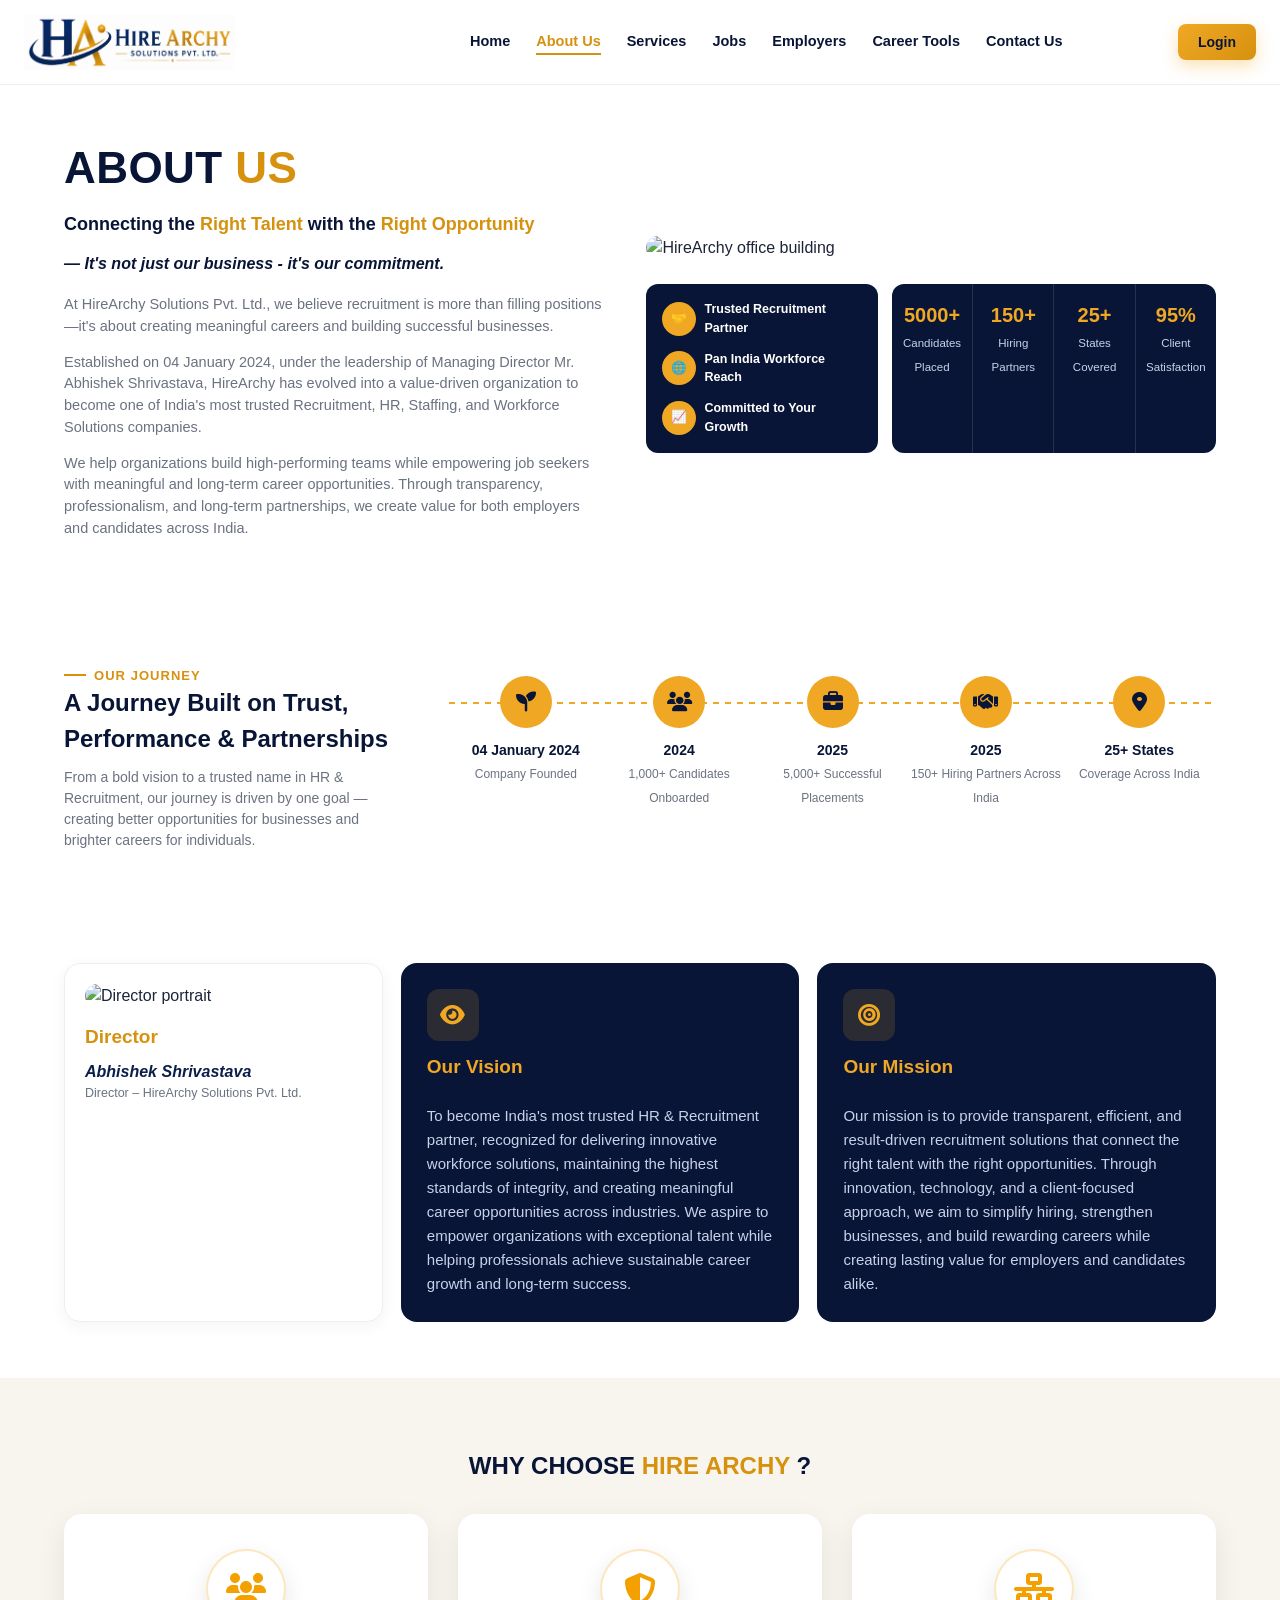
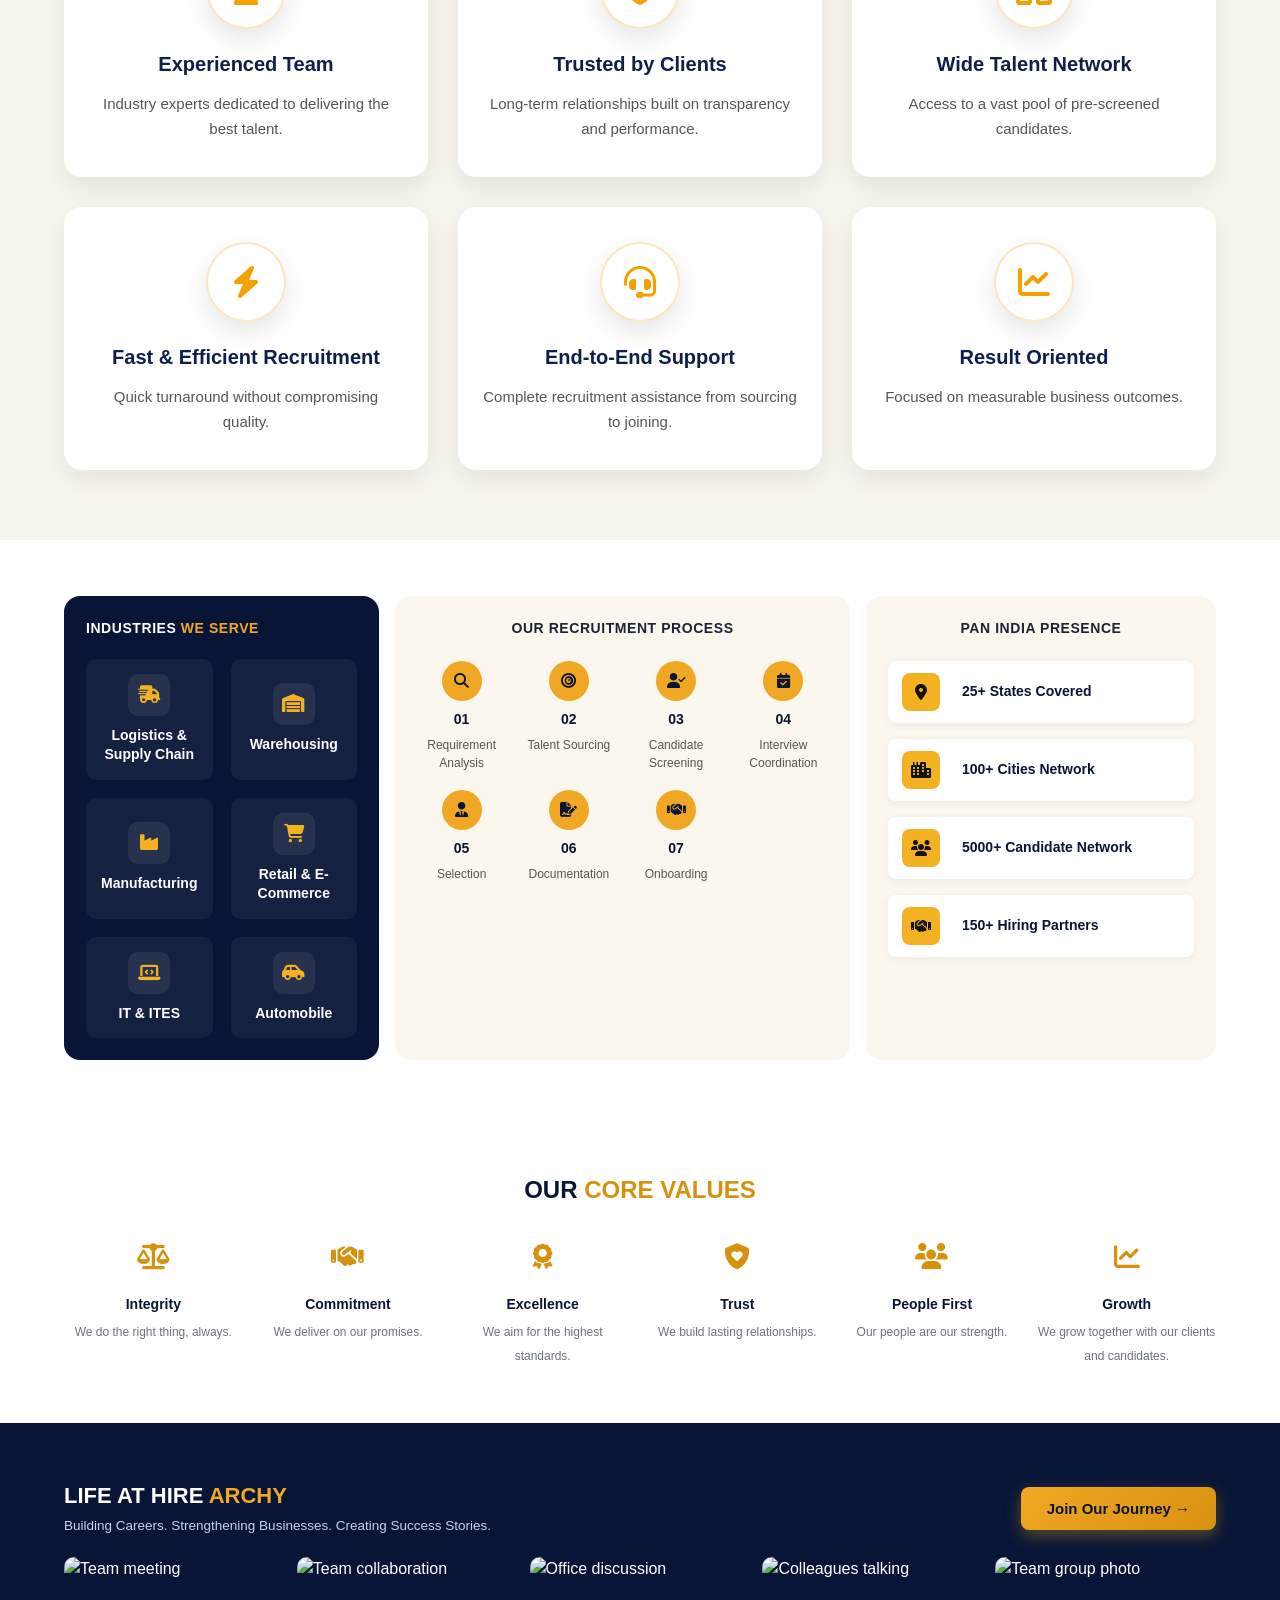
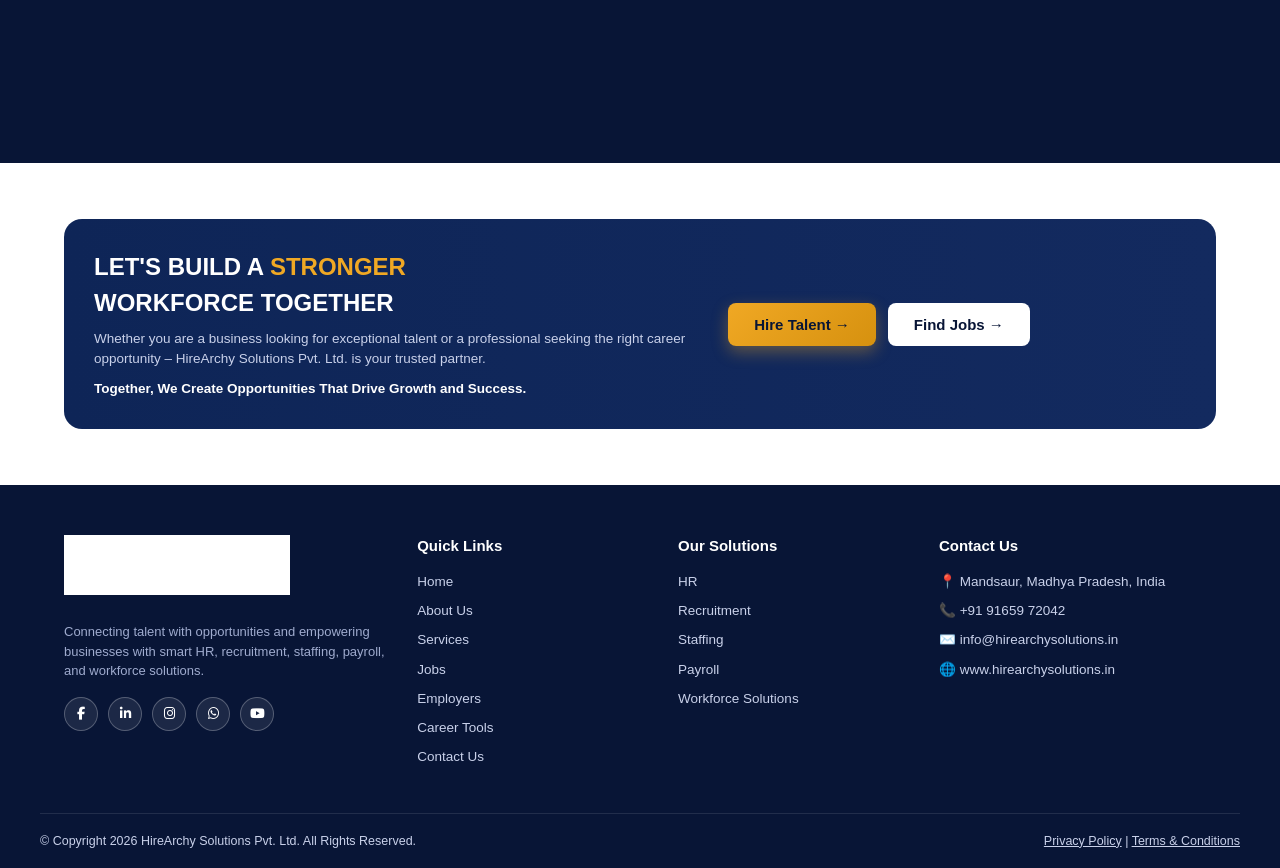
==== commit c0021522: "Add files via upload" ====
--- a/about.html
+++ b/about.html
@@ -4,9 +4,9 @@
 <meta charset="UTF-8">
 <meta name="viewport" content="width=device-width, initial-scale=1.0">
 <title>About Us | HireArchy Solutions Pvt. Ltd.</title>
-<link rel="stylesheet" href="https://cdnjs.cloudflare.com/ajax/libs/font-awesome/6.7.2/css/all.min.css">
-<link rel="stylesheet" href="https://cdnjs.cloudflare.com/ajax/libs/font-awesome/6.7.2/css/all.min.css">
-<link rel="stylesheet" href="https://cdnjs.cloudflare.com/ajax/libs/font-awesome/6.7.2/css/all.min.css">
+
+
+
 <style>
   :root{
     --navy:#0b1f4b;
@@ -42,7 +42,6 @@
   .logo .mark{width:44px;height:44px;border-radius:10px;background:linear-gradient(135deg,var(--gold),var(--navy));display:flex;align-items:center;justify-content:center;color:#fff;font-size:18px;}
   .logo small{display:block;font-size:10px;font-weight:500;color:var(--muted);letter-spacing:.03em;}
   nav ul{display:flex;gap:26px;align-items:center;font-size:14.5px;font-weight:600;color:var(--navy-dark);}
-  nav a.active{color:var(--gold-dark);}
   header .btn-gold{padding:10px 20px;font-size:14px;}
 
   /* HERO ABOUT */
@@ -161,38 +160,107 @@
     .timeline::before{display:none;}
     .timeline{flex-direction:column;gap:16px;}
   }
+  nav ul li a.active{color:var(--gold-dark);font-weight:800;border-bottom:2px solid var(--gold-dark);padding-bottom:4px;}
 </style>
+<link rel="stylesheet" href="https://cdnjs.cloudflare.com/ajax/libs/font-awesome/6.7.2/css/all.min.css">
+
+<style id="unified-home-style">
+  /* ===== UNIFIED HEADER / FOOTER / FONT — matches Home Page ===== */
+  body{font-family:'Segoe UI', Arial, sans-serif !important;}
+  h1,h2,h3,h4,h5,h6,p,span,a,li,label,input,select,textarea,button{font-family:'Segoe UI', Arial, sans-serif !important;}
+
+  header{display:flex !important;align-items:center !important;justify-content:space-between !important;padding:14px 24px !important;border-bottom:1px solid #eee !important;position:sticky !important;top:0 !important;background:#fff !important;z-index:50 !important;}
+  .logo{display:flex;align-items:center;gap:10px;font-weight:800;font-size:20px;color:var(--navy-dark);}
+  .logo-img{height:56px;width:auto;display:block;}
+  nav{margin-left:80px;}
+  nav ul{display:flex !important;gap:26px !important;align-items:center !important;font-size:14.5px !important;font-weight:600 !important;color:var(--navy-dark) !important;list-style:none;}
+  nav ul li a.active{color:var(--gold-dark) !important;font-weight:800 !important;border-bottom:2px solid var(--gold-dark) !important;padding-bottom:4px !important;}
+  .header-actions{display:flex;align-items:center;gap:14px;}
+  header .btn-gold{padding:10px 20px;font-size:14px;}
+
+  .hamburger{display:none;background:none;border:none;font-size:26px;color:var(--navy-dark);cursor:pointer;padding:4px 6px;}
+  .nav-overlay{display:none;}
+  @media(max-width:900px){
+    nav{margin-left:0;position:fixed;top:0;right:-300px;width:280px;height:100vh;background:#fff;flex-direction:column;align-items:flex-start;padding:90px 26px 26px;transition:right .3s ease;box-shadow:-6px 0 24px rgba(0,0,0,.15);z-index:200;}
+    nav.open{right:0;}
+    nav ul{flex-direction:column !important;gap:20px !important;width:100%;}
+    .hamburger{display:block;}
+    .nav-overlay{display:none;position:fixed;inset:0;background:rgba(8,21,54,.45);z-index:150;}
+    .nav-overlay.open{display:block;}
+    .header-actions .btn-gold{display:none;}
+  }
+
+  footer{background:var(--navy-dark) !important;color:#c9d1ea !important;padding-top:50px !important;}
+  .footer-grid{display:grid !important;grid-template-columns:1.4fr 1fr 1fr 1.2fr !important;gap:30px !important;padding-bottom:36px !important;border-bottom:1px solid rgba(255,255,255,.1) !important;}
+  .footer-grid h5{color:#fff !important;font-size:15px !important;margin-bottom:14px !important;}
+  .footer-grid li{margin-bottom:9px !important;font-size:13.5px !important;list-style:none;}
+  .footer-grid ul{list-style:none;padding:0;margin:0;}
+  .footer-grid a{color:inherit;text-decoration:none;}
+  .footer-grid .logo{color:#fff !important;margin-bottom:12px !important;}
+  .footer-logo{height:60px;width:auto;margin-bottom:15px;filter:brightness(0) invert(1);}
+  .socials{display:flex !important;gap:10px !important;margin-top:16px !important;}
+  .socials a{width:34px !important;height:34px !important;border-radius:50% !important;border:1px solid rgba(255,255,255,.25) !important;display:flex !important;align-items:center !important;justify-content:center !important;font-size:13px !important;color:#fff;background:transparent;transition:.3s;}
+  .socials a:hover{background:var(--gold-dark) !important;border-color:var(--gold-dark) !important;}
+  .bottom-bar{display:flex !important;justify-content:space-between !important;padding:18px 0 !important;font-size:12.5px !important;flex-wrap:wrap;gap:10px;}
+  .bottom-bar a{color:inherit;text-decoration:underline;}
+
+  @media(max-width:900px){
+    .footer-grid{grid-template-columns:1fr 1fr !important;}
+  }
+  @media(max-width:600px){
+    .footer-grid{grid-template-columns:1fr !important;}
+    nav{width:240px;}
+    .logo-img{height:44px;}
+  }
+</style>
+
 </head>
 <body>
 
 <!-- HEADER -->
 <style>
-  nav{
-    margin-left: 180px;
-}
-  .logo-img{
-    height:60px;
-    width:auto;
-    display:block;
-}
- </style>
+  nav{margin-left:120px;}
+  .logo-img{height:56px;width:auto;display:block;}
+  .hamburger{display:none;background:none;border:none;font-size:26px;color:var(--navy-dark);cursor:pointer;padding:4px 6px;}
+  .nav-overlay{display:none;}
+  @media(max-width:900px){
+    nav{margin-left:0;position:fixed;top:0;right:-300px;width:280px;height:100vh;background:#fff;flex-direction:column;align-items:flex-start;padding:90px 26px 26px;transition:right .3s ease;box-shadow:-6px 0 24px rgba(0,0,0,.15);z-index:200;}
+    nav.open{right:0;}
+    nav ul{flex-direction:column;gap:20px;width:100%;}
+    .hamburger{display:block;}
+    .nav-overlay{display:none;position:fixed;inset:0;background:rgba(8,21,54,.45);z-index:150;}
+    .nav-overlay.open{display:block;}
+    .header-actions .btn-gold{display:none;}
+  }
+</style>
 <header>
   <div class="logo">
-   
     <div>
-  <img src="logo.jpeg" alt="HireArchy Solutions Logo" class="logo-img">
-</div>
+      <a href="index.html">
+        <img src="logo.png" alt="HireArchy Solutions Logo" class="logo-img">
+      </a>
+    </div>
   </div>
-  <nav>
+
+  <nav id="mainNav">
     <ul>
       <li><a href="index.html">Home</a></li>
       <li><a class="active" href="about.html">About Us</a></li>
-      <li>Services ▾</li><li>Jobs ▾</li>
-      <li>Employers ▾</li><li>Candidates ▾</li><li>Career Tools ▾</li><li>Contact Us</li>
+      <li><a href="services.html">Services</a></li>
+      <li><a href="jobs.html">Jobs</a></li>
+      <li><a href="employers.html">Employers</a></li>
+      <li><a href="career-tools.html">Career Tools</a></li>
+      <li><a href="contact.html">Contact Us</a></li>
     </ul>
   </nav>
-  <button class="btn btn-gold">Login →</button>
+
+  <div class="header-actions">
+    <button class="btn btn-gold">Login</button>
+    <button class="hamburger" id="navToggle" aria-label="Toggle menu">☰</button>
+  </div>
 </header>
+<div class="nav-overlay" id="navOverlay"></div>
+
 
 <!-- ABOUT HERO -->
 <section class="about-hero">
@@ -1017,7 +1085,7 @@
   <div class="wrap footer-grid">
     <div>
       <div class="logo">
-        <img src="logo.jpeg" alt="HireArchy Solutions Logo" class="footer-logo">
+        <img src="logo.png" alt="HireArchy Solutions Logo" class="footer-logo">
       </div>
 
       <p style="font-size:13px;color:#9fabce;">
@@ -1025,39 +1093,24 @@
       </p>
 
       <div class="socials">
-        <a href="https://www.facebook.com/" target="_blank">
-          <i class="fab fa-facebook-f"></i>
-        </a>
-
-        <a href="https://www.linkedin.com/" target="_blank">
-          <i class="fab fa-linkedin-in"></i>
-        </a>
-
-        <a href="https://www.instagram.com/" target="_blank">
-          <i class="fab fa-instagram"></i>
-        </a>
-
-        <a href="https://wa.me/919165972042" target="_blank">
-          <i class="fab fa-whatsapp"></i>
-        </a>
-
-        <a href="https://www.youtube.com/" target="_blank">
-          <i class="fab fa-youtube"></i>
-        </a>
+        <a href="https://www.facebook.com/" target="_blank"><i class="fab fa-facebook-f"></i></a>
+        <a href="https://www.linkedin.com/" target="_blank"><i class="fab fa-linkedin-in"></i></a>
+        <a href="https://www.instagram.com/" target="_blank"><i class="fab fa-instagram"></i></a>
+        <a href="https://wa.me/919165972042" target="_blank"><i class="fab fa-whatsapp"></i></a>
+        <a href="https://www.youtube.com/" target="_blank"><i class="fab fa-youtube"></i></a>
       </div>
     </div>
 
     <div>
       <h5>Quick Links</h5>
       <ul>
-        <li>Home</li>
-        <li>About Us</li>
-        <li>Services</li>
-        <li>Jobs</li>
-        <li>Employers</li>
-        <li>Candidates</li>
-        <li>Career Tools</li>
-        <li>Contact Us</li>
+        <li><a href="index.html">Home</a></li>
+        <li><a href="about.html">About Us</a></li>
+        <li><a href="services.html">Services</a></li>
+        <li><a href="jobs.html">Jobs</a></li>
+        <li><a href="employers.html">Employers</a></li>
+        <li><a href="career-tools.html">Career Tools</a></li>
+        <li><a href="contact.html">Contact Us</a></li>
       </ul>
     </div>
 
@@ -1085,38 +1138,36 @@
 
   <div class="wrap bottom-bar">
     <span>© Copyright 2026 HireArchy Solutions Pvt. Ltd. All Rights Reserved.</span>
-    <span>Privacy Policy | Terms &amp; Conditions</span>
+    <span><a href="privacy-policy.html">Privacy Policy</a> | <a href="terms-conditions.html">Terms &amp; Conditions</a></span>
   </div>
   <style>
-    .footer-logo{
-    height:70px;
-    width:auto;
-    margin-bottom:15px;
-}
-
-.socials{
-    display:flex;
-    gap:12px;
-    margin-top:18px;
-}
-
-.socials a{
-    width:42px;
-    height:42px;
-    display:flex;
-    align-items:center;
-    justify-content:center;
-    border-radius:50%;
-    background:#ffffff15;
-    color:#fff;
-    text-decoration:none;
-    font-size:18px;
-    transition:.3s;
-}
-
-.socials a:hover{
-    background:#caa052;
-    color:#fff;
-}
+    .footer-logo{height:60px;width:auto;margin-bottom:15px;filter:brightness(0) invert(1);}
+    .socials{display:flex;gap:12px;margin-top:18px;}
+    .socials a{width:42px;height:42px;display:flex;align-items:center;justify-content:center;border-radius:50%;background:#ffffff15;color:#fff;text-decoration:none;font-size:18px;transition:.3s;}
+    .socials a:hover{background:#caa052;color:#fff;}
   </style>
-</footer>+</footer>
+
+<script>
+  (function(){
+    var toggle = document.getElementById('navToggle');
+    var nav = document.getElementById('mainNav');
+    var overlay = document.getElementById('navOverlay');
+    if(toggle && nav && overlay){
+      toggle.addEventListener('click', function(){
+        nav.classList.toggle('open');
+        overlay.classList.toggle('open');
+      });
+      overlay.addEventListener('click', function(){
+        nav.classList.remove('open');
+        overlay.classList.remove('open');
+      });
+      nav.querySelectorAll('a').forEach(function(a){
+        a.addEventListener('click', function(){
+          nav.classList.remove('open');
+          overlay.classList.remove('open');
+        });
+      });
+    }
+  })();
+</script>
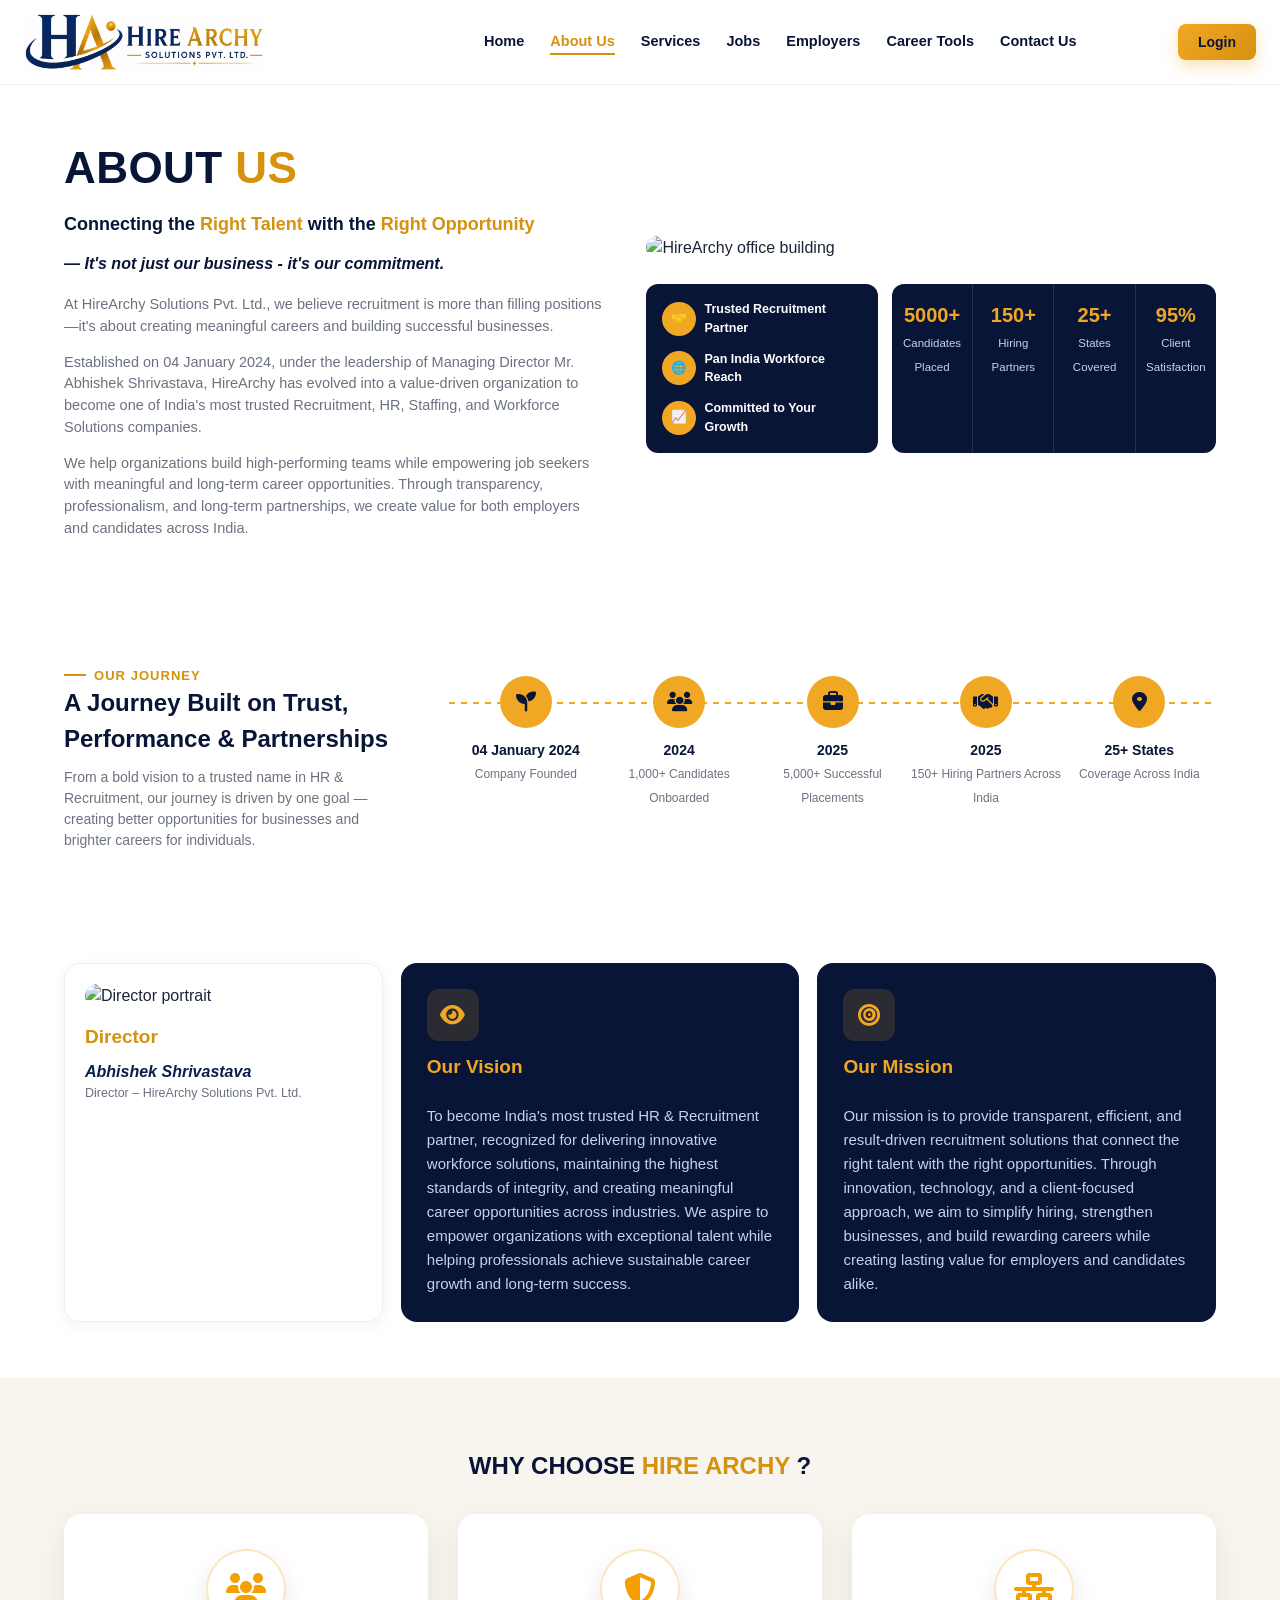
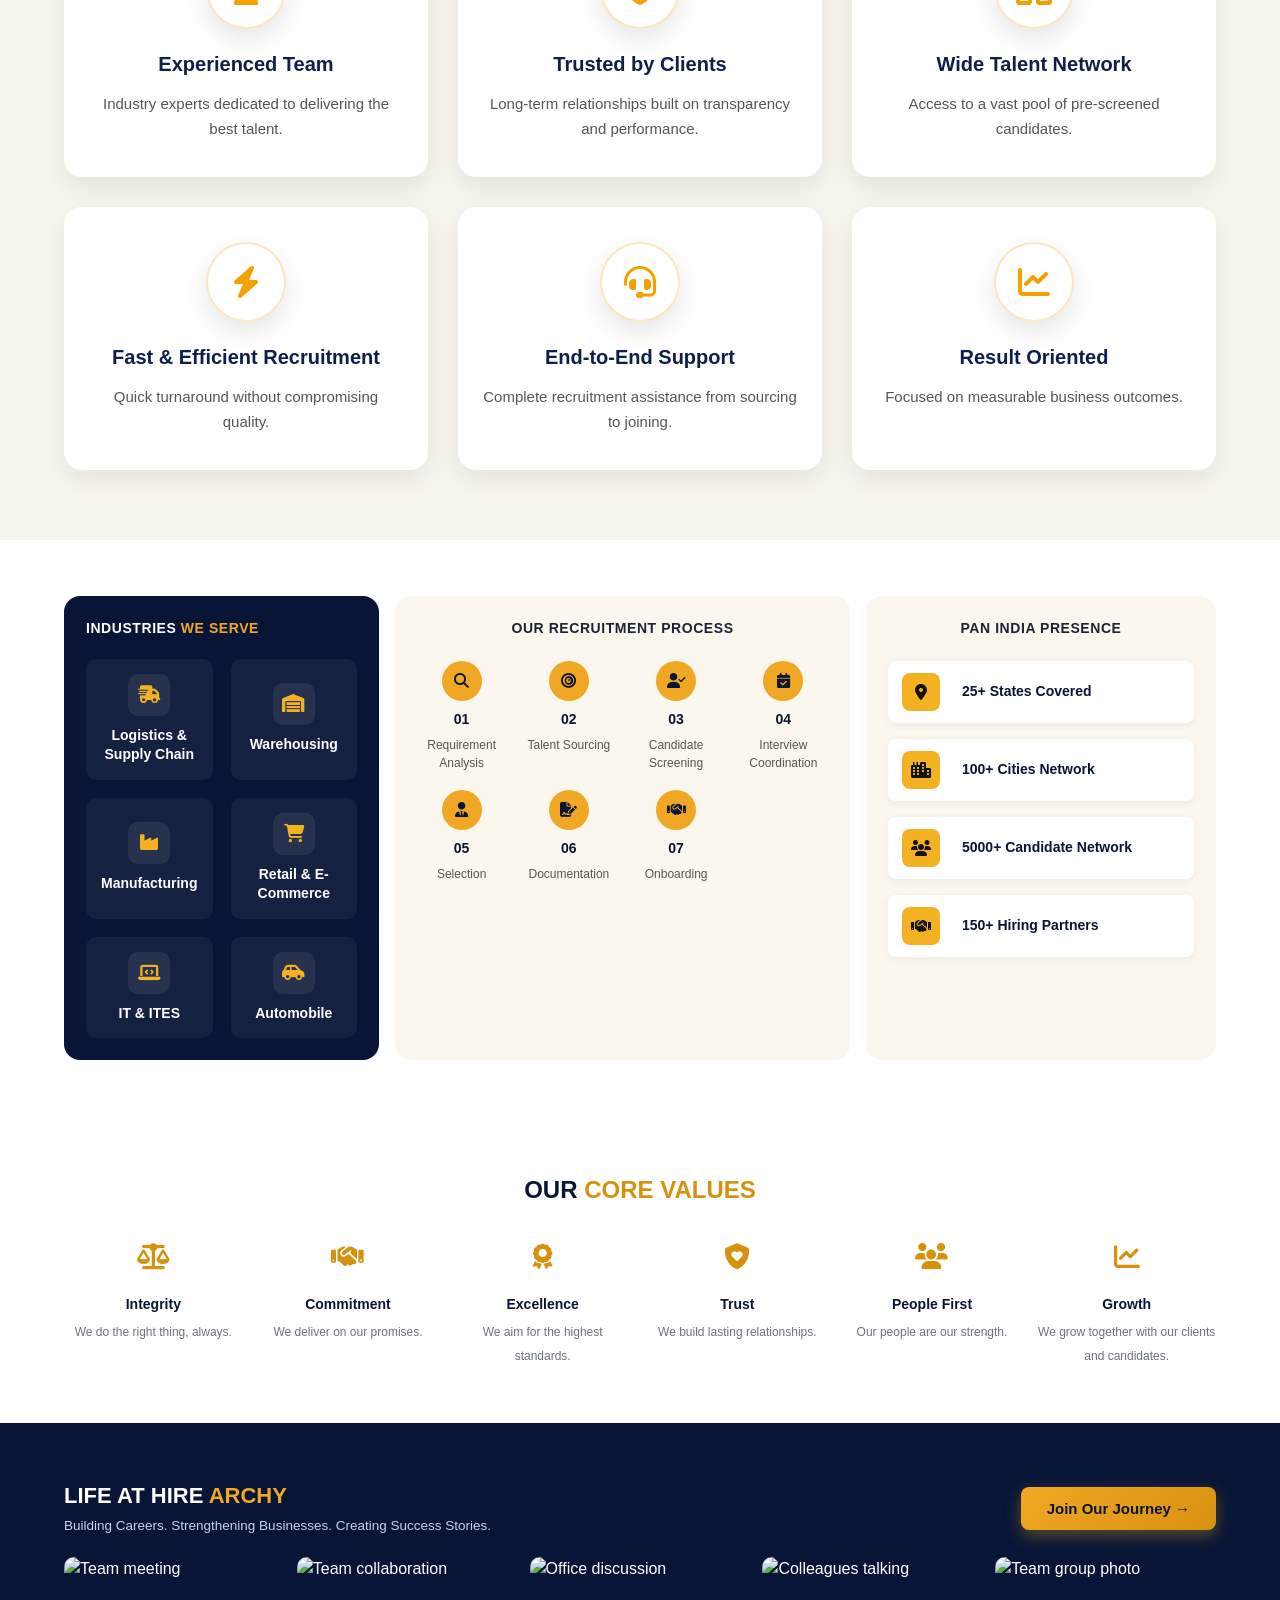
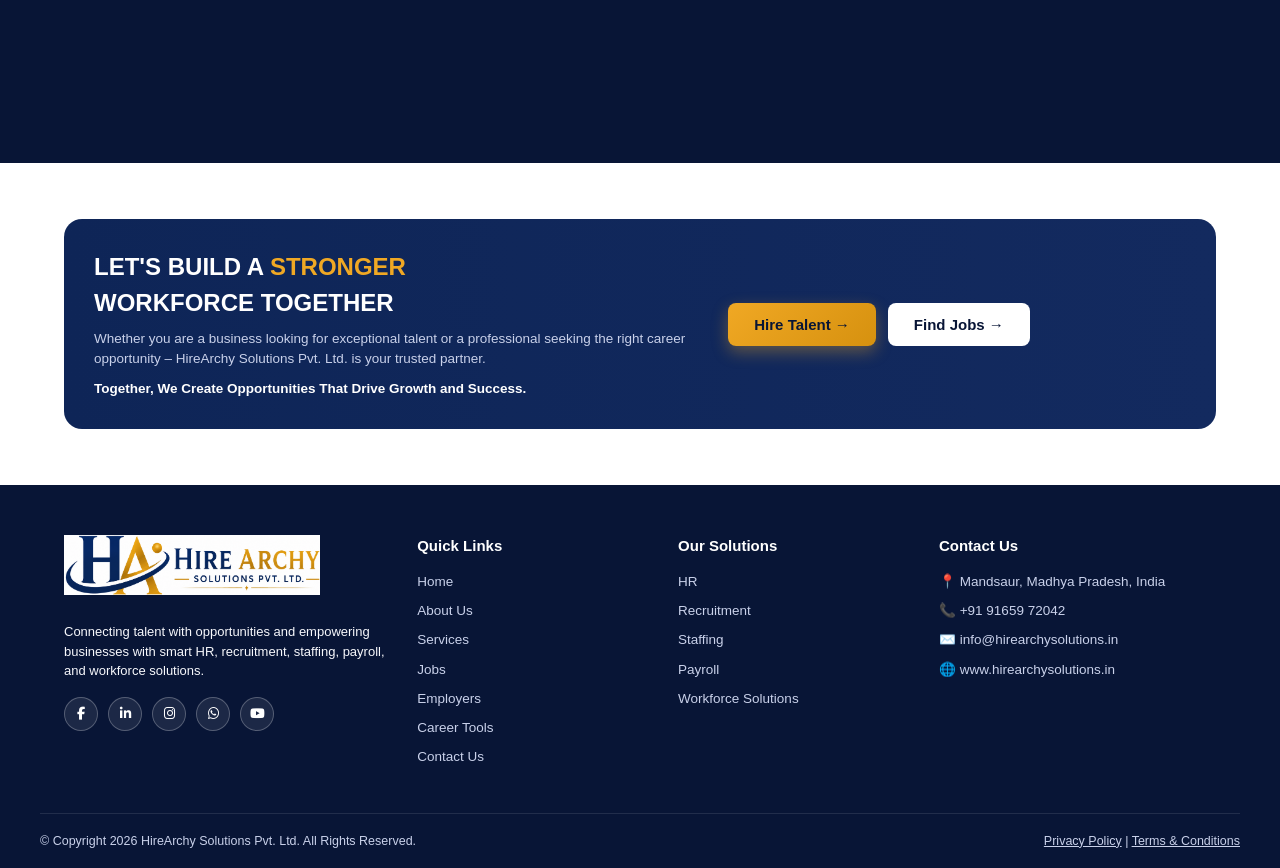
==== commit 363e52f8: "Add files via upload" ====
--- a/about.html
+++ b/about.html
@@ -415,7 +415,7 @@
 
     <!-- Director -->
     <div class="director-card">
-      <img src="https://images.unsplash.com/photo-1560250097-0b93528c311a?auto=format&fit=crop&w=400&q=80" alt="Director portrait">
+      <img src="img/owner.jpg" alt="Director portrait">
 
       <h3 style="color:var(--gold-dark); margin-top:15px;">Director</h3>
 
@@ -1054,7 +1054,7 @@
     </div>
     <div class="gallery">
       <img src="https://images.unsplash.com/photo-1497366811353-6870744d04b2?auto=format&fit=crop&w=300&q=80" alt="Team meeting">
-      <img src="https://images.unsplash.com/photo-1521737711867-e3b97375f902?auto=format&fit=crop&w=300&q=80" alt="Team collaboration">
+      <img src="img/about team.jpg" alt="Team collaboration">
       <img src="https://images.unsplash.com/photo-1556761175-5973dc0f32e7?auto=format&fit=crop&w=300&q=80" alt="Office discussion">
       <img src="https://images.unsplash.com/photo-1600880292203-757bb62b4baf?auto=format&fit=crop&w=300&q=80" alt="Colleagues talking">
       <img src="https://images.unsplash.com/photo-1522071820081-009f0129c71c?auto=format&fit=crop&w=300&q=80" alt="Team group photo">
@@ -1085,10 +1085,10 @@
   <div class="wrap footer-grid">
     <div>
       <div class="logo">
-        <img src="logo.png" alt="HireArchy Solutions Logo" class="footer-logo">
+     <img src="logo.png" alt="HireArchy Solutions Logo" class="footer-logo">
       </div>
 
-      <p style="font-size:13px;color:#9fabce;">
+      <p style="font-size:13px;color:#f7f8fc;">
         Connecting talent with opportunities and empowering businesses with smart HR, recruitment, staffing, payroll, and workforce solutions.
       </p>
 
@@ -1141,7 +1141,7 @@
     <span><a href="privacy-policy.html">Privacy Policy</a> | <a href="terms-conditions.html">Terms &amp; Conditions</a></span>
   </div>
   <style>
-    .footer-logo{height:60px;width:auto;margin-bottom:15px;filter:brightness(0) invert(1);}
+    .footer-logo{height: 60px;width: auto;margin-bottom: 15px;filter: none !important;}
     .socials{display:flex;gap:12px;margin-top:18px;}
     .socials a{width:42px;height:42px;display:flex;align-items:center;justify-content:center;border-radius:50%;background:#ffffff15;color:#fff;text-decoration:none;font-size:18px;transition:.3s;}
     .socials a:hover{background:#caa052;color:#fff;}
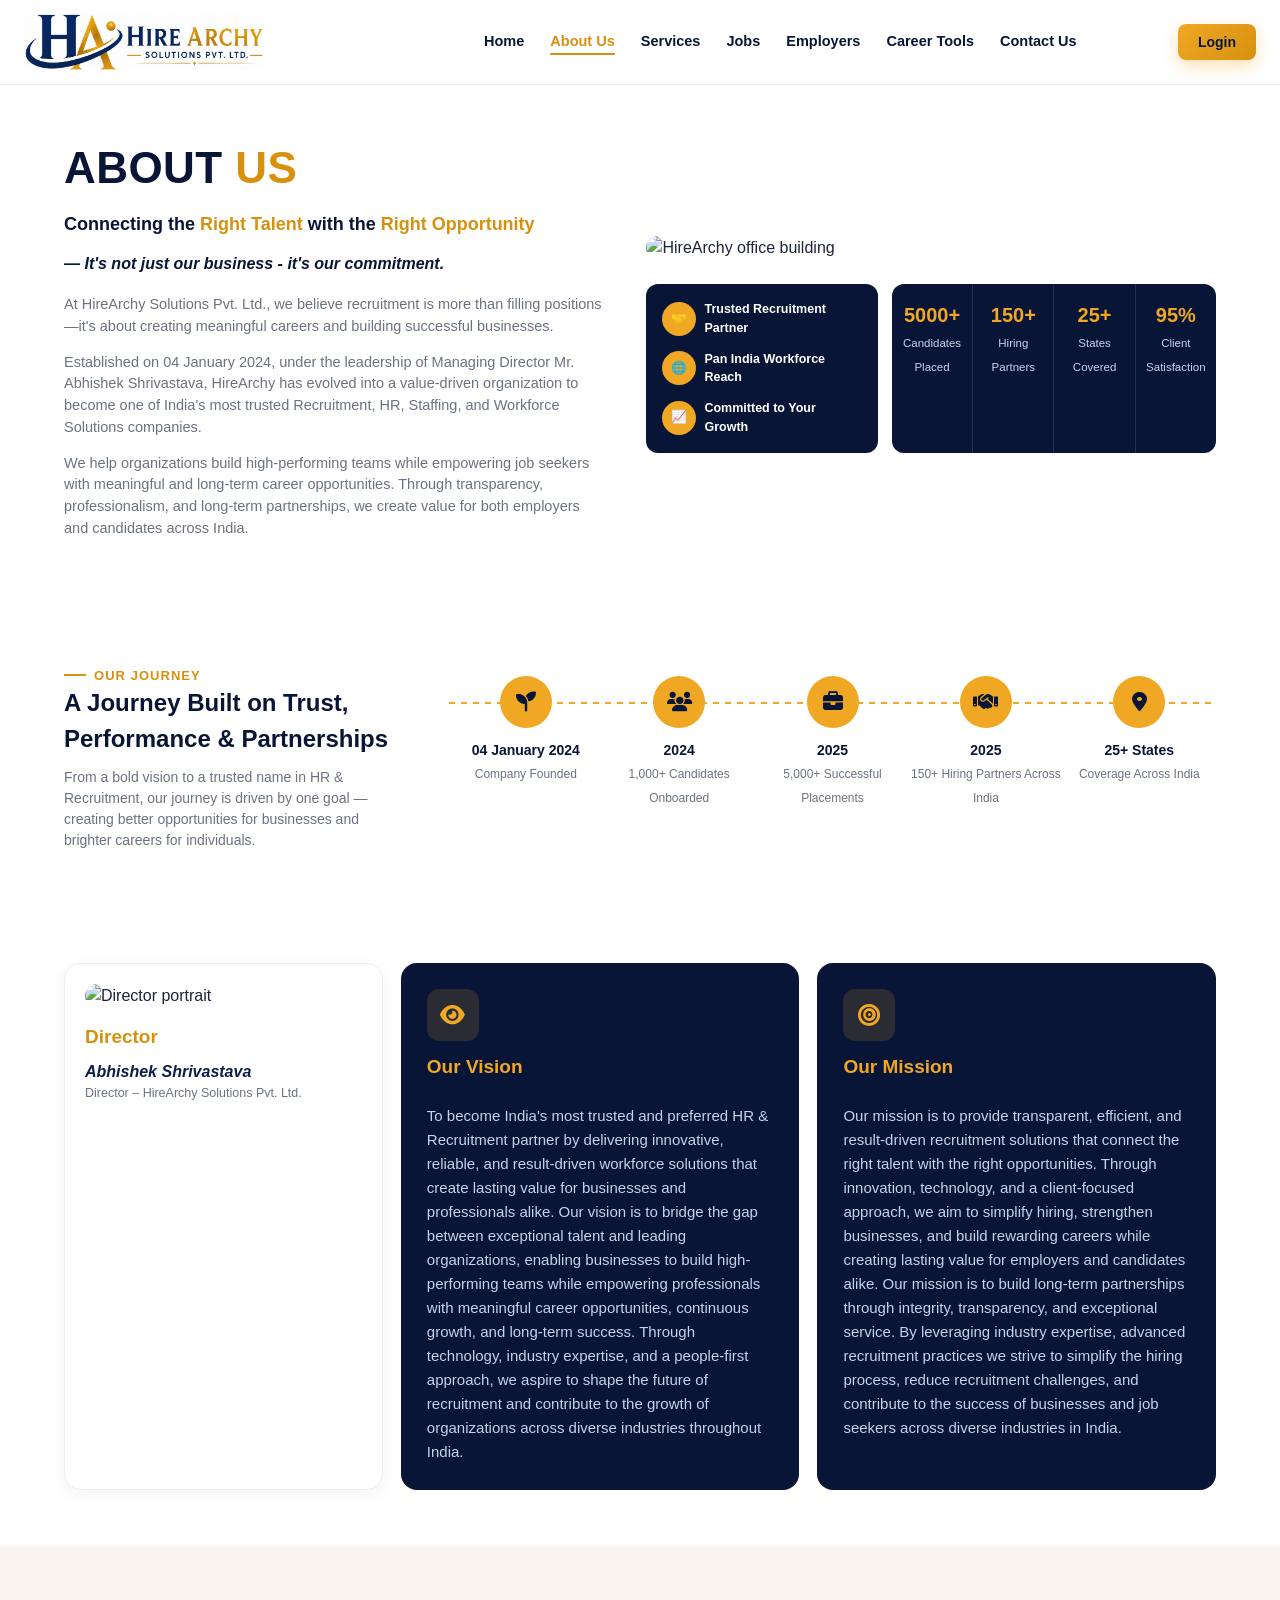
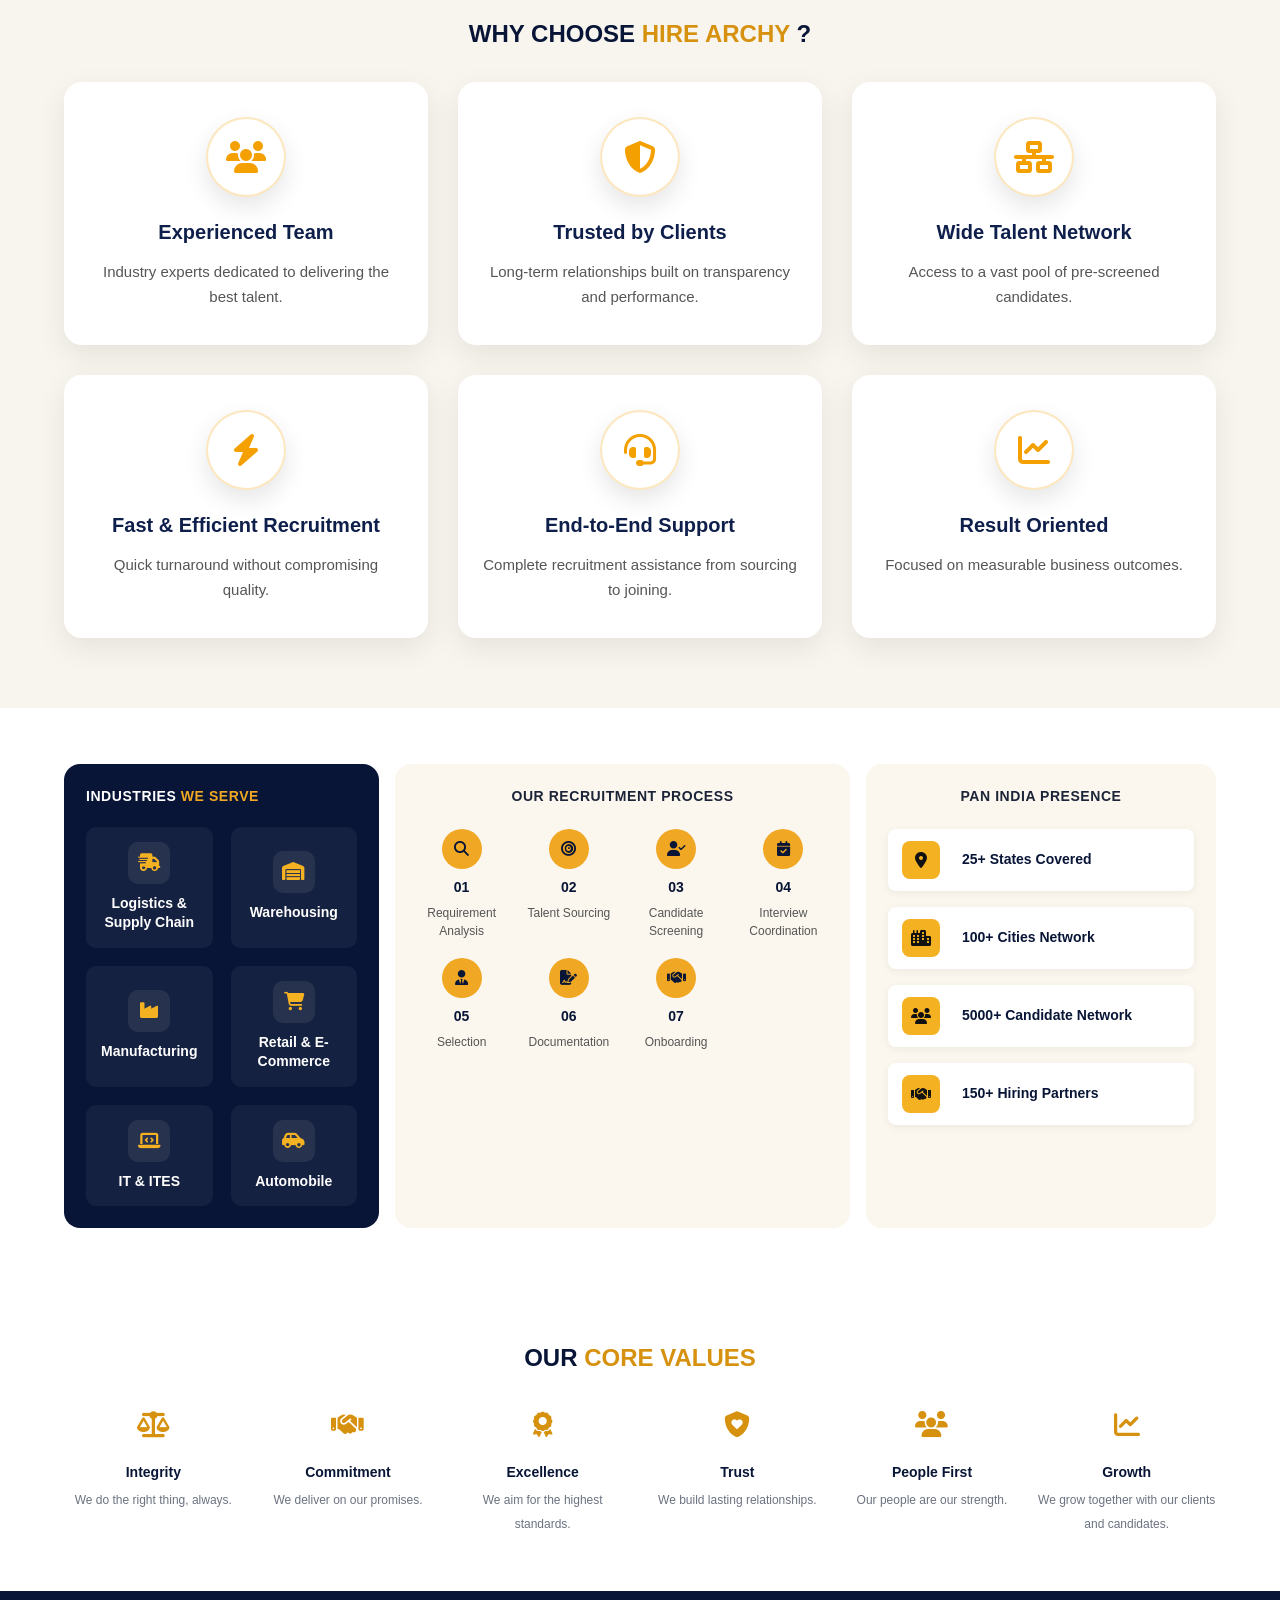
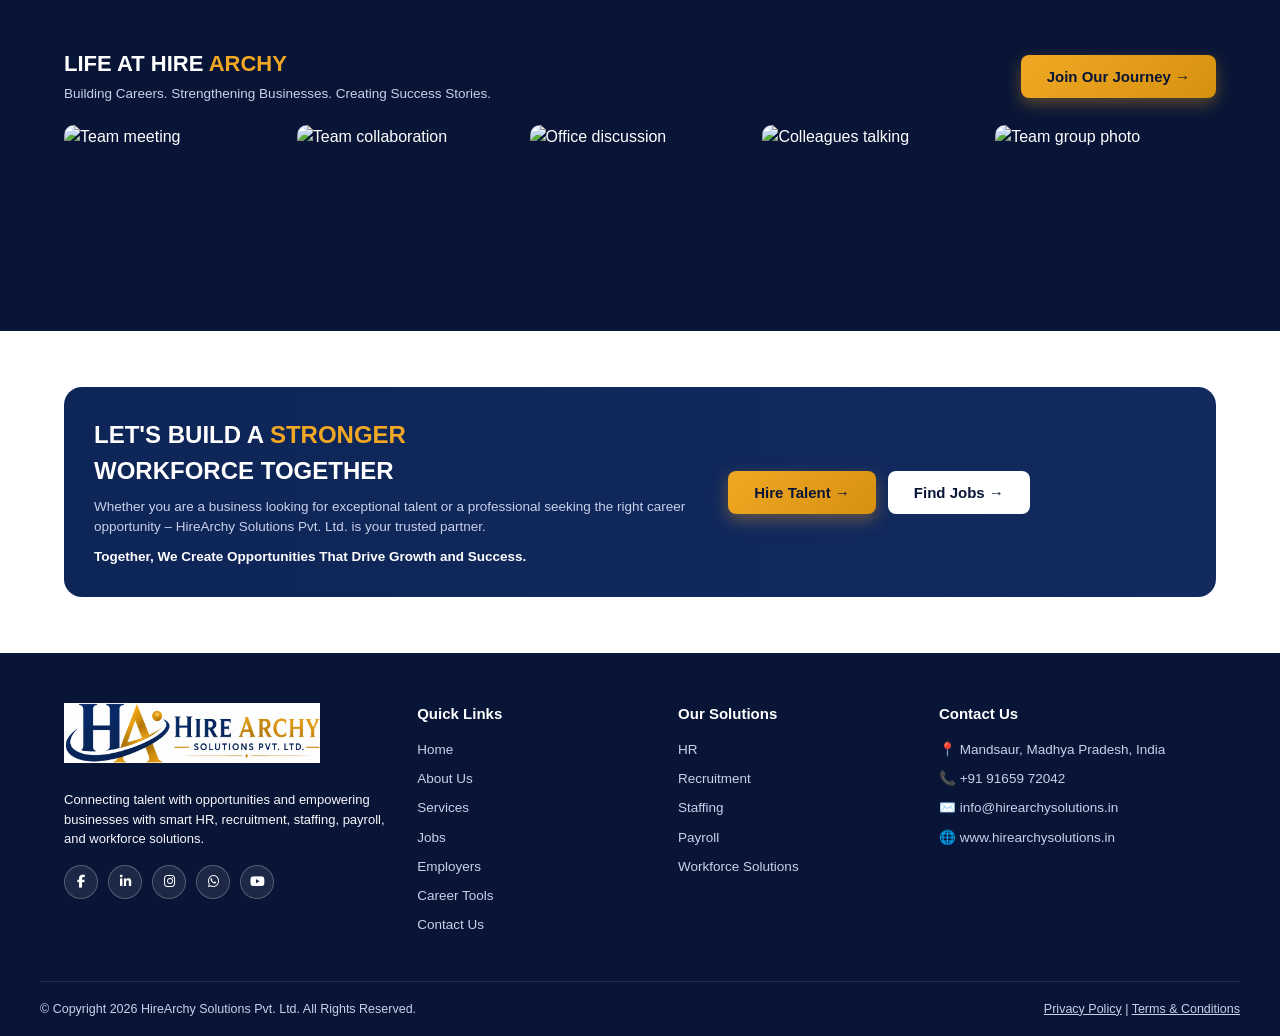
==== commit c8698cce: "Add files via upload" ====
--- a/about.html
+++ b/about.html
@@ -275,7 +275,7 @@
     </div>
     <div>
       <div class="about-hero-img">
-        <img src="https://images.unsplash.com/photo-1486406146926-c627a92ad1ab?auto=format&fit=crop&w=900&q=80" alt="HireArchy office building">
+        <img src="img/web/5.jpeg" alt="HireArchy office building">
       </div>
       <div class="badges-row">
         <div class="badge-navy" style="flex-direction:column;align-items:flex-start;gap:12px;">
@@ -433,12 +433,12 @@
       <h3>Our Vision</h3>
 
       <p>
-        To become India's most trusted HR & Recruitment partner, recognized
-        for delivering innovative workforce solutions, maintaining the highest
-        standards of integrity, and creating meaningful career opportunities
-        across industries. We aspire to empower organizations with exceptional
-        talent while helping professionals achieve sustainable career growth
-        and long-term success.
+        To become India's most trusted and preferred HR & Recruitment partner by delivering innovative, reliable, and result-driven 
+        workforce solutions that create lasting value for businesses and professionals alike.  Our vision is to bridge the gap 
+        between exceptional talent and leading organizations, enabling businesses to build high-performing teams while empowering 
+        professionals with meaningful career opportunities, continuous growth, and long-term success. Through technology, industry expertise,
+         and a people-first approach, we aspire to shape the future of recruitment and contribute to the growth of organizations across 
+         diverse industries throughout India.
       </p>
 
     </div>
@@ -458,7 +458,10 @@
         opportunities. Through innovation, technology, and a client-focused
         approach, we aim to simplify hiring, strengthen businesses, and build
         rewarding careers while creating lasting value for employers and
-        candidates alike.
+        candidates alike. Our mission is to build long-term partnerships through integrity,
+         transparency, and exceptional service. By leveraging industry expertise, advanced recruitment practices
+          we strive to simplify the hiring process, reduce recruitment challenges, 
+         and contribute to the success of businesses and job seekers across diverse industries in India.
       </p>
 
     </div>
@@ -1053,11 +1056,11 @@
       <button class="btn btn-gold">Join Our Journey →</button>
     </div>
     <div class="gallery">
-      <img src="https://images.unsplash.com/photo-1497366811353-6870744d04b2?auto=format&fit=crop&w=300&q=80" alt="Team meeting">
+      <img src="img/web/1.jpeg" alt="Team meeting">
       <img src="img/about team.jpg" alt="Team collaboration">
-      <img src="https://images.unsplash.com/photo-1556761175-5973dc0f32e7?auto=format&fit=crop&w=300&q=80" alt="Office discussion">
-      <img src="https://images.unsplash.com/photo-1600880292203-757bb62b4baf?auto=format&fit=crop&w=300&q=80" alt="Colleagues talking">
-      <img src="https://images.unsplash.com/photo-1522071820081-009f0129c71c?auto=format&fit=crop&w=300&q=80" alt="Team group photo">
+      <img src="img/web/2.jpeg" alt="Office discussion">
+      <img src="img/web/3.jpeg" alt="Colleagues talking">
+      <img src="img/web/6.jpeg" alt="Team group photo">
     </div>
   </div>
 </section>
